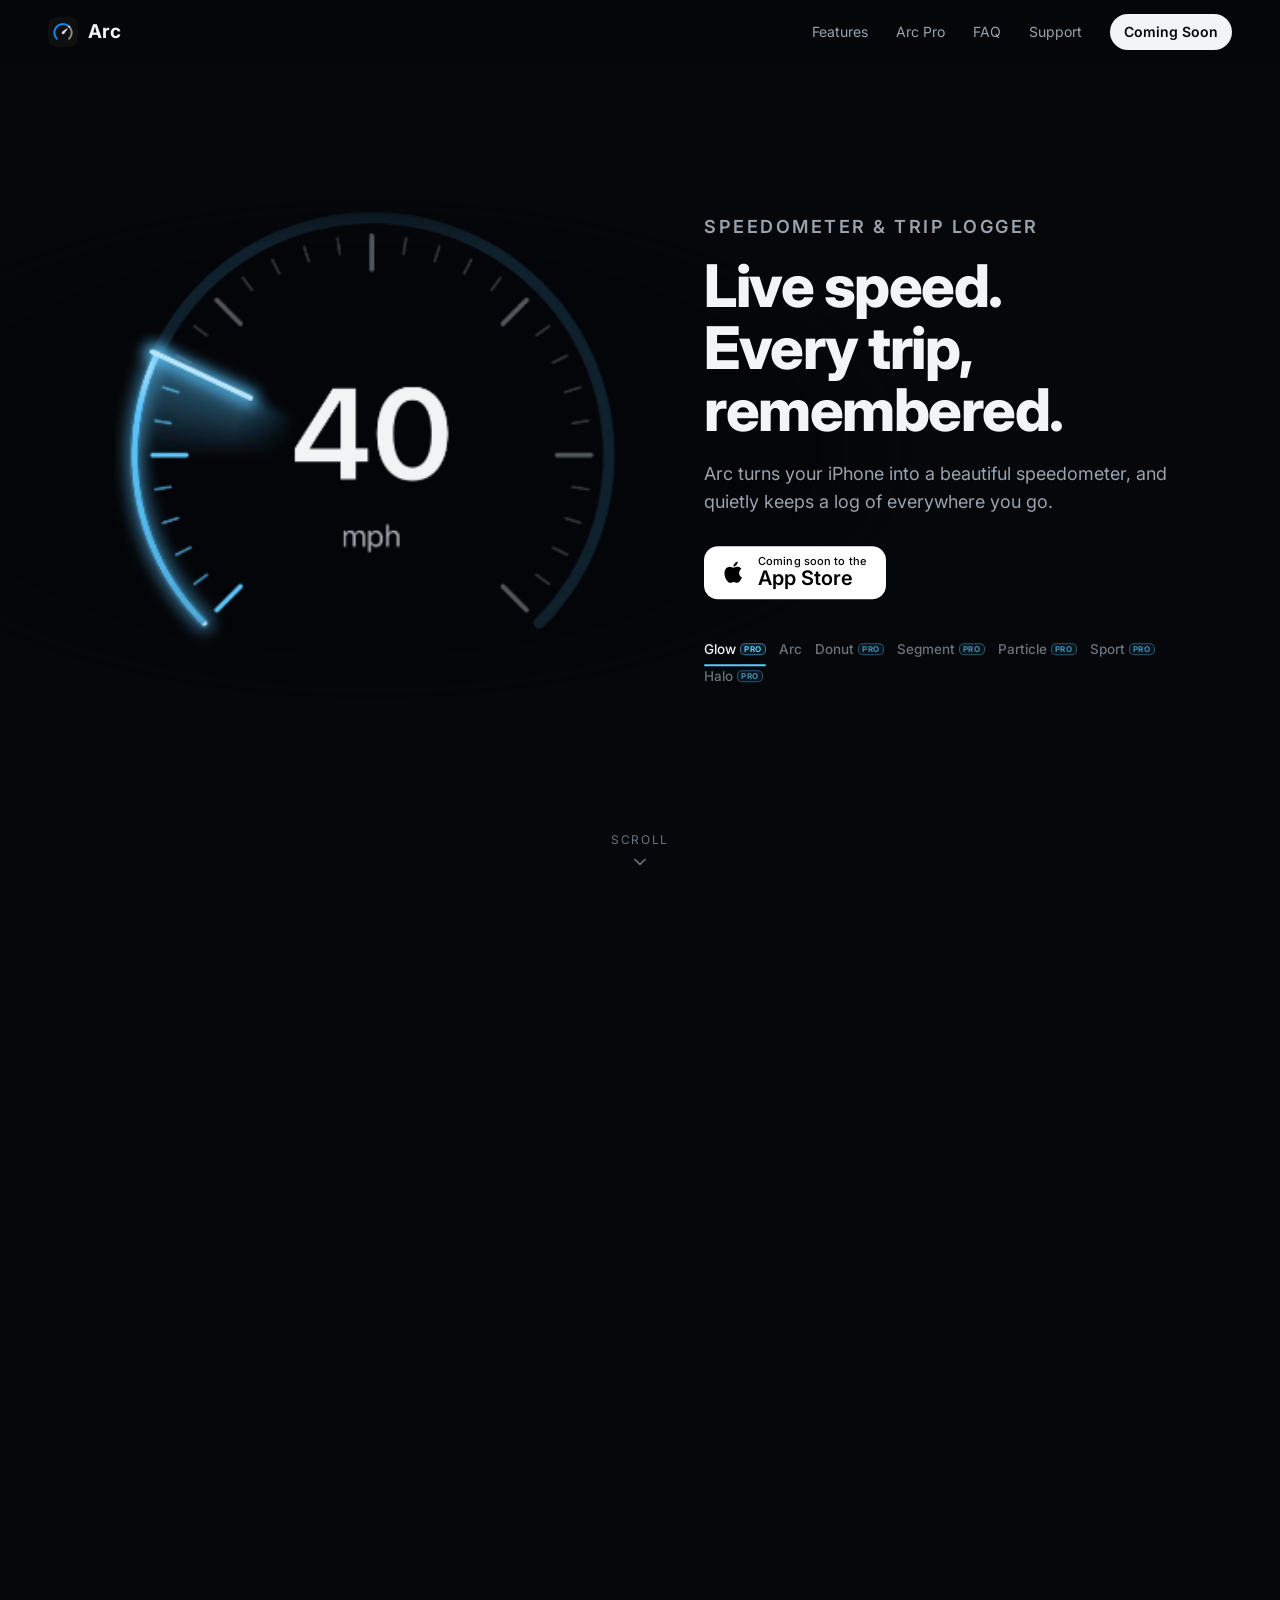
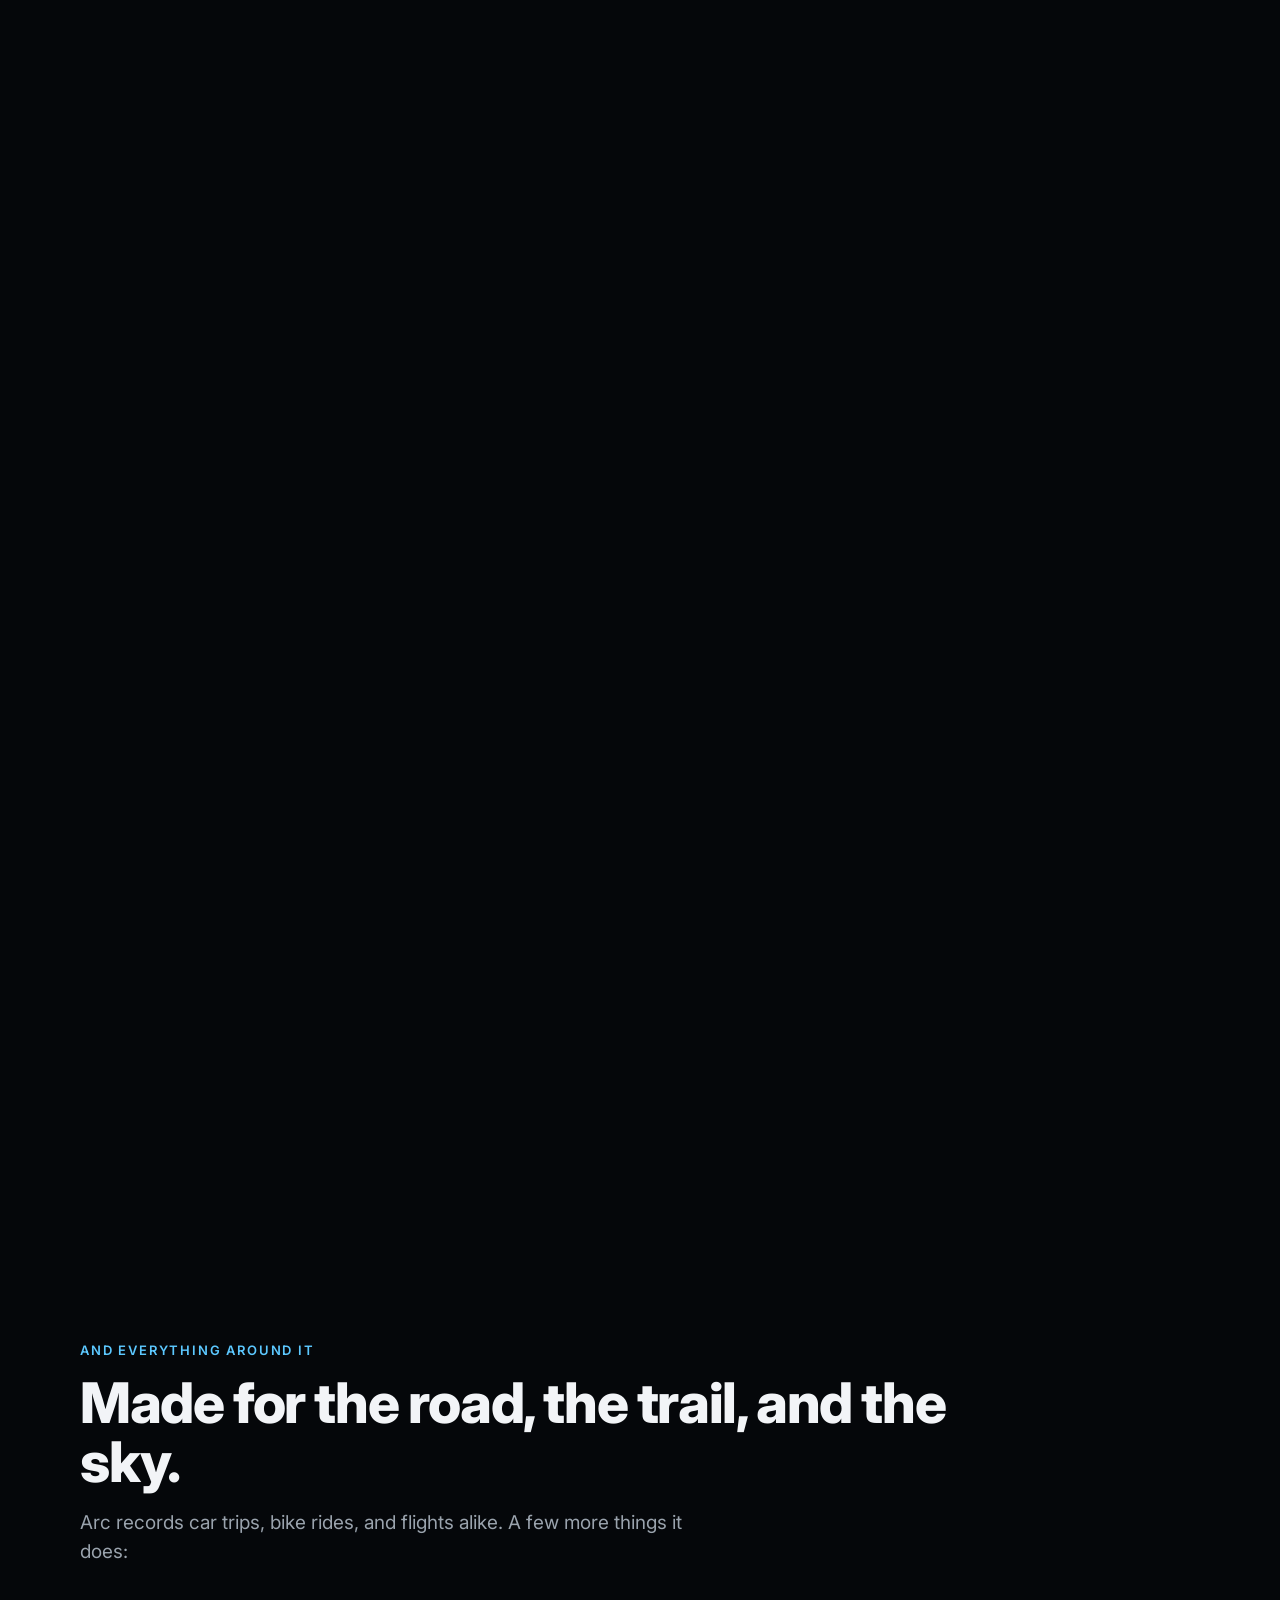
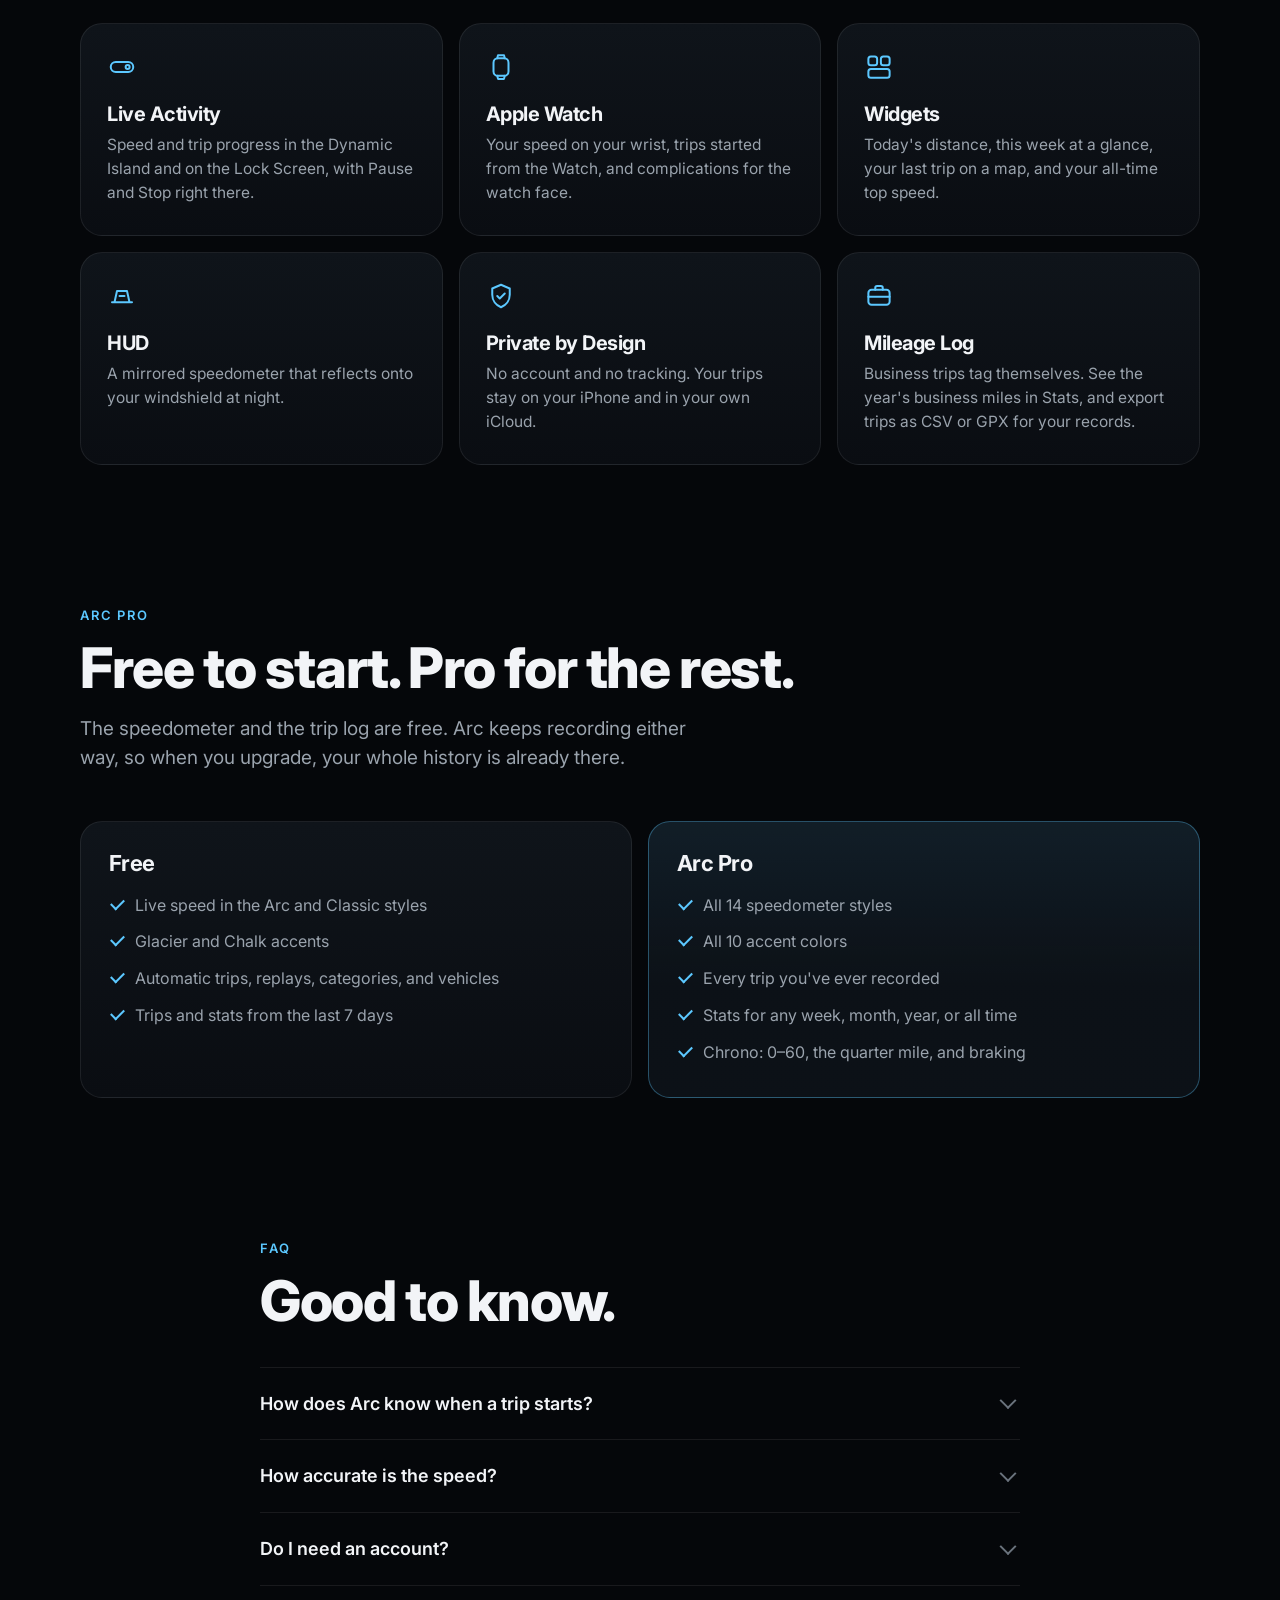
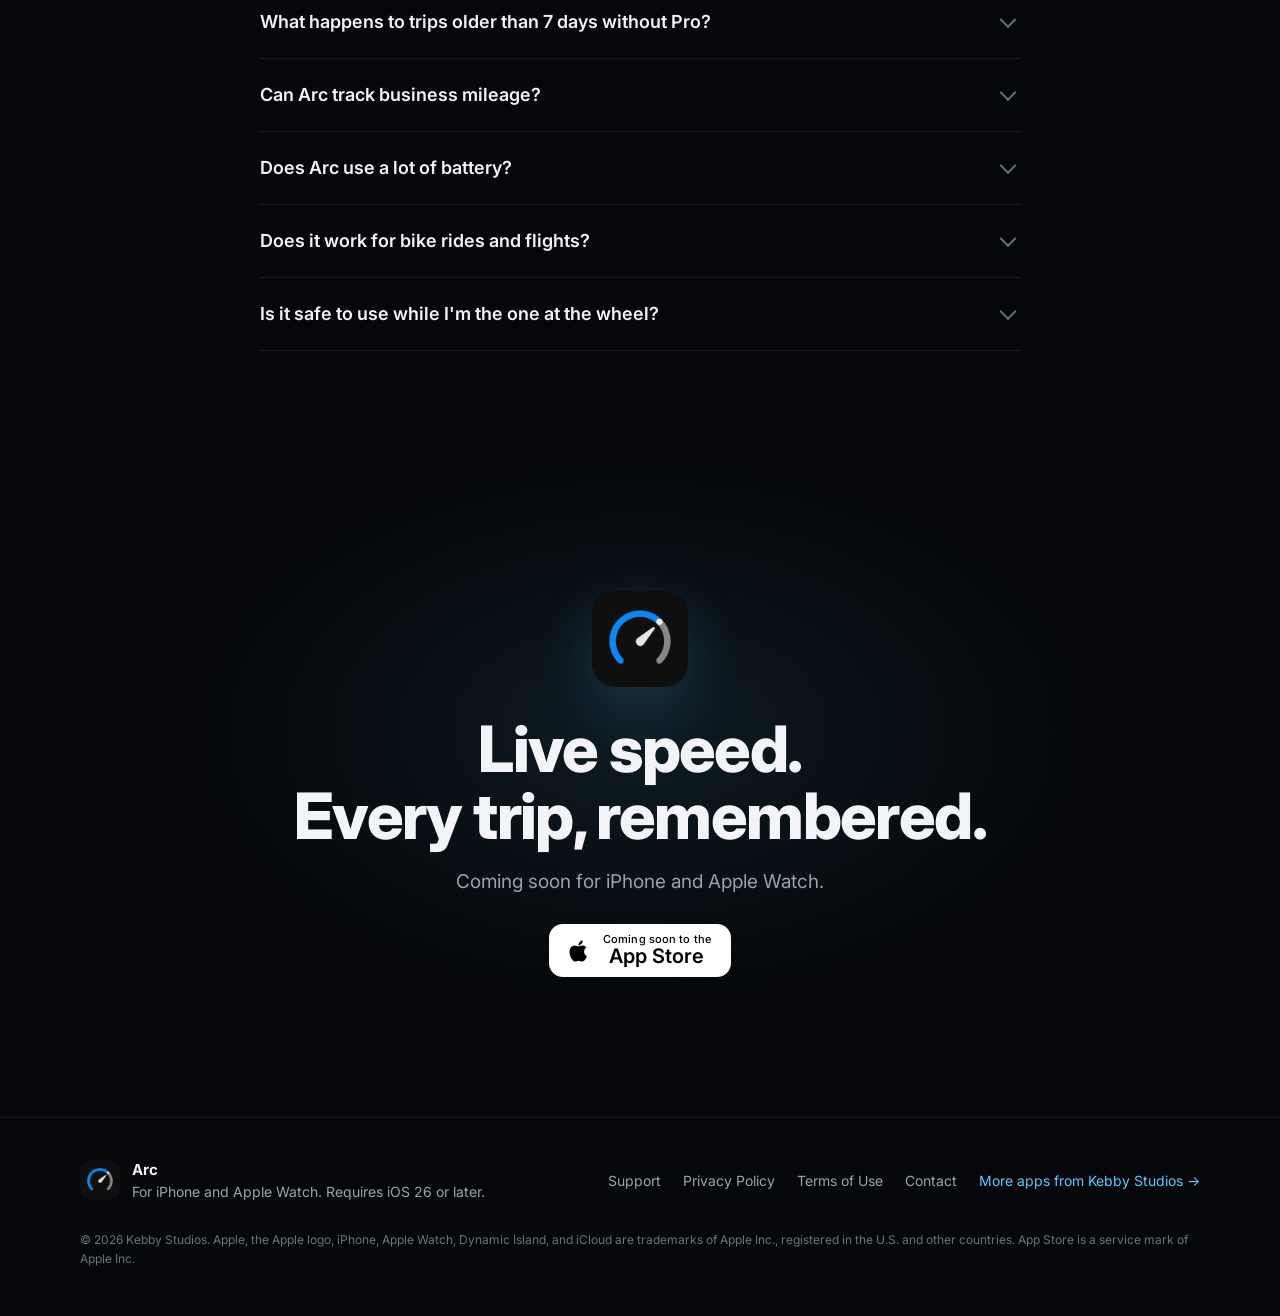
==== arc/index.html @ d0c35ad5 "Arc: Make It Your Own, Arc Pro, business mileage, instant digits Settings step crossfades Accent Col" ====
<!doctype html>
<html lang="en">
<head>
  <meta charset="utf-8">
  <meta name="viewport" content="width=device-width, initial-scale=1, viewport-fit=cover">
  <title>Arc: Speedometer &amp; Trip Logger for iPhone</title>
  <meta name="description" content="Arc is a speedometer and trip logger for iPhone. Live speed in fourteen speedometer styles, every trip recorded on its own, replays, stats, and Chrono.">
  <meta name="theme-color" content="#05070a">
  <meta property="og:title" content="Arc: Live speed. Every trip, remembered.">
  <meta property="og:description" content="A speedometer and trip logger for iPhone and Apple Watch.">
  <meta property="og:image" content="https://kebbystudios.com/arc/img/og.jpg">
  <meta property="og:url" content="https://kebbystudios.com/arc/">
  <meta name="twitter:card" content="summary_large_image">
  <link rel="icon" href="img/icon-64.png">
  <link rel="apple-touch-icon" href="img/icon-180.png">
  <link rel="preconnect" href="https://fonts.googleapis.com">
  <link rel="preconnect" href="https://fonts.gstatic.com" crossorigin>
  <link href="https://fonts.googleapis.com/css2?family=Inter:wght@400;500;600;700;800&display=swap" rel="stylesheet">
  <link rel="stylesheet" href="css/style.css">
</head>
<body>
  <header class="nav">
    <a class="brand" href="./" aria-label="Arc home">
      <img src="img/icon-180.png" alt="" width="30" height="30">
      <span>Arc</span>
    </a>
    <nav class="nav-links">
      <a href="#features">Features</a>
      <a href="#pro">Arc Pro</a>
      <a href="#faq">FAQ</a>
      <a href="support.html">Support</a>
      <a class="pill" href="#app-store" data-app-store>Coming Soon</a>
    </nav>
  </header>

  <main>
    <!-- Pinned scroll story: the speedometer, then the phone around it. -->
    <section class="story" id="story" aria-label="Arc tour">
      <div class="stage">
        <div class="stage-bg" aria-hidden="true">
          <div class="stage-light"></div>
        </div>

        <div class="panel panel-hero" data-panel="hero">
          <p class="eyebrow">Speedometer &amp; Trip Logger</p>
          <h1>Live speed.<br>Every trip, remembered.</h1>
          <p class="lede">Arc turns your iPhone into a beautiful speedometer, and quietly keeps a log of everywhere you go.</p>
          <div class="cta-row">
            <a class="store-btn" href="#app-store" data-app-store>
              <svg viewBox="0 0 24 24" aria-hidden="true"><path fill="currentColor" d="M16.4 12.6c0-2.3 1.9-3.4 2-3.5-1.1-1.6-2.8-1.8-3.4-1.8-1.4-.2-2.8.8-3.5.8-.7 0-1.9-.8-3.1-.8-1.6 0-3 .9-3.8 2.3-1.6 2.8-.4 7 1.2 9.2.8 1.1 1.7 2.3 2.9 2.3 1.2 0 1.6-.7 3-.7s1.8.7 3 .7c1.3 0 2.1-1.1 2.8-2.2.9-1.3 1.3-2.5 1.3-2.6-.1 0-2.4-.9-2.4-3.7zM14.2 5.8c.6-.8 1.1-1.8 1-2.8-.9 0-2 .6-2.7 1.4-.6.7-1.1 1.7-1 2.7 1 .1 2-.5 2.7-1.3z"/></svg>
              <span><small>Coming soon to the</small>App Store</span>
            </a>
          </div>
          <ol class="styles" aria-label="Speedometer styles shown">
            <li data-style="0">Glow<span class="pro">PRO</span></li><li data-style="1">Arc</li><li data-style="2">Donut<span class="pro">PRO</span></li><li data-style="3">Segment<span class="pro">PRO</span></li><li data-style="4">Particle<span class="pro">PRO</span></li><li data-style="5">Sport<span class="pro">PRO</span></li><li data-style="6">Halo<span class="pro">PRO</span></li>
          </ol>
        </div>

        <div class="panel panel-right" data-panel="focus">
          <p class="eyebrow">Focus</p>
          <h2>Nothing but&nbsp;speed.</h2>
          <p>Tap the speedometer and everything else steps aside. Turn your iPhone sideways and the gauge fills the screen.</p>
          <ul class="facts">
            <li><b>14</b><span>speedometer styles, from glowing needles to drifting particles</span></li>
            <li><b>mph · km/h</b><span>speed alerts with a tap you can feel</span></li>
          </ul>
        </div>

        <div class="panel panel-right" data-panel="speed">
          <p class="eyebrow">Speed</p>
          <h2>It records while you&nbsp;travel.</h2>
          <ul class="points">
            <li><b>Starts on its own.</b> Arc notices when you start moving, records the trip and saves it when you stop.</li>
            <li><b>Your trip, live.</b> Distance, time, average, and top speed update as you go.</li>
            <li><b>On the Lock Screen.</b> A Live Activity keeps your speed in the Dynamic Island.</li>
          </ul>
        </div>

        <div class="panel panel-right" data-panel="trips">
          <p class="eyebrow">Trips</p>
          <h2>Every trip, on the&nbsp;map.</h2>
          <ul class="points">
            <li><b>A log that keeps itself.</b> Each trip gets its route, places, speed, and elevation.</li>
            <li><b>Sorted for you.</b> Arc picks the vehicle from the Bluetooth it's connected to, and the category from earlier trips between the same places.</li>
            <li><b>Replay.</b> Watch any trip again with a camera that follows along, at up to 32×.</li>
          </ul>
          <p class="pro-note"><span class="pro">PRO</span><span>Trips older than 7 days. Arc saves them either way, so Pro opens your whole history.</span></p>
        </div>

        <div class="panel panel-right" data-panel="stats">
          <p class="eyebrow">Stats</p>
          <h2>Miles add&nbsp;up.</h2>
          <ul class="points">
            <li><b>Business mileage, tracked.</b> Work trips tag themselves as Business. Filter Stats to Business to see the year's miles.</li>
            <li><b>By week, month, and year.</b> Distance, time on the road, and trip counts, by category and vehicle.</li>
            <li><b>Personal records.</b> Your longest trip, your top speed, and your fastest Chrono runs.</li>
          </ul>
          <p class="pro-note"><span class="pro">PRO</span><span>Stats beyond the last 7 days. Every trip still counts, so nothing is lost before you upgrade.</span></p>
        </div>

        <div class="panel panel-right" data-panel="settings">
          <p class="eyebrow">Settings</p>
          <h2>Make it your&nbsp;own.</h2>
          <ol class="shots">
            <li data-shot="0"><b>Accent Color<span class="pro">PRO</span></b><span>Ten colors that carry through the gauge, charts, and map. Glacier and Chalk are free.</span></li>
            <li data-shot="1"><b>Speedometer Style<span class="pro">PRO</span></b><span>Fourteen styles, from glowing needles to drifting particles. Arc and Classic are free.</span></li>
            <li data-shot="2"><b>Trip Categories</b><span>Personal, Business, Commute, Travel, or your own. Turn on Assign Automatically, and trips between familiar places sort themselves.</span></li>
            <li data-shot="3"><b>Vehicles</b><span>Your car, a rental, and your bike. Link a car's Bluetooth, and every trip taken while it's connected gets that vehicle.</span></li>
          </ol>
        </div>

        <div class="panel panel-right" data-panel="chrono">
          <p class="eyebrow">Chrono <span class="pro">PRO</span></p>
          <h2>For the track&nbsp;day.</h2>
          <p>Time 0–60, 0–100, the quarter mile, and 60–0 braking, straight from GPS. Every run is saved with its trip.</p>
          <p class="disclaimer"><b>For closed-course use only.</b> Obey all traffic laws and never time runs on public roads. Times come from GPS and may differ from other timing equipment.</p>
        </div>

        <div class="device" aria-hidden="true">
          <div class="screen">
            <video class="layer layer-land" data-layer="land" src="media/hero.mp4" poster="media/hero.jpg" muted loop playsinline autoplay preload="auto"></video>
            <video class="layer" data-layer="speed" src="media/speed.mp4" poster="media/speed.jpg" muted loop playsinline preload="none"></video>
            <video class="layer" data-layer="trips" src="media/trips.mp4" poster="media/trips.jpg" muted loop playsinline preload="none"></video>
            <video class="layer" data-layer="stats" src="media/stats.mp4" poster="media/stats.jpg" muted loop playsinline preload="none"></video>
            <div class="layer layer-shots" data-layer="settings">
              <img src="media/set-accent.webp" alt="" class="on" decoding="async">
              <img src="media/set-style.webp" alt="" loading="lazy" decoding="async">
              <img src="media/set-categories.webp" alt="" loading="lazy" decoding="async">
              <img src="media/set-vehicles.webp" alt="" loading="lazy" decoding="async">
            </div>
            <video class="layer" data-layer="chrono" src="media/chrono.mp4" poster="media/chrono.jpg" muted loop playsinline preload="none"></video>
          </div>
          <svg class="frame" viewBox="-16 0 1456 2972" preserveAspectRatio="none">
            <defs>
              <linearGradient id="ti" x1="0" y1="0" x2="1" y2="1">
                <stop offset="0" stop-color="#5b6068"/>
                <stop offset=".35" stop-color="#2a2d33"/>
                <stop offset=".6" stop-color="#3b3f46"/>
                <stop offset="1" stop-color="#1c1e22"/>
              </linearGradient>
              <linearGradient id="btn" x1="0" y1="0" x2="1" y2="0">
                <stop offset="0" stop-color="#2a2d32"/>
                <stop offset=".5" stop-color="#5a5f67"/>
                <stop offset="1" stop-color="#2a2d32"/>
              </linearGradient>
            </defs>
            <!-- Buttons: Action, volume up/down (left); side button, Camera Control (right). -->
            <rect x="-12" y="560" width="20" height="150" rx="8" fill="url(#btn)"/>
            <rect x="-12" y="800" width="20" height="240" rx="8" fill="url(#btn)"/>
            <rect x="-12" y="1090" width="20" height="240" rx="8" fill="url(#btn)"/>
            <rect x="1416" y="900" width="20" height="360" rx="8" fill="url(#btn)"/>
            <rect x="1418" y="1720" width="14" height="250" rx="7" fill="#24272c"/>
            <!-- Body with the screen cut out. -->
            <path fill-rule="evenodd" fill="#07080a" d="M236 0H1188A236 236 0 0 1 1424 236V2736A236 236 0 0 1 1188 2972H236A236 236 0 0 1 0 2736V236A236 236 0 0 1 236 0ZM238 52A186 186 0 0 0 52 238V2734A186 186 0 0 0 238 2920H1186A186 186 0 0 0 1372 2734V238A186 186 0 0 0 1186 52Z"/>
            <rect x="5" y="5" width="1414" height="2962" rx="231" fill="none" stroke="url(#ti)" stroke-width="10"/>
            <rect x="15" y="15" width="1394" height="2942" rx="221" fill="none" stroke="#000" stroke-opacity=".6" stroke-width="4"/>
          </svg>
        </div>

        <a class="scroll-hint" href="#features" aria-label="Scroll down">
          <span>Scroll</span>
          <svg viewBox="0 0 24 24" aria-hidden="true"><path d="M6 9l6 6 6-6" fill="none" stroke="currentColor" stroke-width="2" stroke-linecap="round" stroke-linejoin="round"/></svg>
        </a>
      </div>
    </section>

    <section class="features" id="features">
      <div class="wrap">
        <p class="eyebrow">And Everything Around It</p>
        <h2 class="section-title">Made for the road, the trail, and the sky.</h2>
        <p class="section-lede">Arc records car trips, bike rides, and flights alike. A few more things it does:</p>
        <div class="grid">
          <article class="card">
            <svg viewBox="0 0 24 24" aria-hidden="true"><rect x="3" y="8" width="18" height="8" rx="4"/><circle cx="16.5" cy="12" r="1.6"/></svg>
            <h3>Live Activity</h3>
            <p>Speed and trip progress in the Dynamic Island and on the Lock Screen, with Pause and Stop right there.</p>
          </article>
          <article class="card">
            <svg viewBox="0 0 24 24" aria-hidden="true"><rect x="6" y="5" width="12" height="14" rx="3.5"/><path d="M9 5l.6-2.5h4.8L15 5M9 19l.6 2.5h4.8L15 19"/></svg>
            <h3>Apple Watch</h3>
            <p>Your speed on your wrist, trips started from the Watch, and complications for the watch face.</p>
          </article>
          <article class="card">
            <svg viewBox="0 0 24 24" aria-hidden="true"><rect x="3.5" y="3.5" width="7" height="7" rx="2"/><rect x="13.5" y="3.5" width="7" height="7" rx="2"/><rect x="3.5" y="13.5" width="17" height="7" rx="2"/></svg>
            <h3>Widgets</h3>
            <p>Today's distance, this week at a glance, your last trip on a map, and your all-time top speed.</p>
          </article>
          <article class="card">
            <svg viewBox="0 0 24 24" aria-hidden="true"><path d="M4 17h16M6 17l2-9h8l2 9"/><path d="M10 12h4"/></svg>
            <h3>HUD</h3>
            <p>A mirrored speedometer that reflects onto your windshield at night.</p>
          </article>
          <article class="card">
            <svg viewBox="0 0 24 24" aria-hidden="true"><path d="M12 3l7 3v5c0 4.5-3 8.3-7 10-4-1.7-7-5.5-7-10V6l7-3z"/><path d="M9 12l2 2 4-4"/></svg>
            <h3>Private by Design</h3>
            <p>No account and no tracking. Your trips stay on your iPhone and in your own iCloud.</p>
          </article>
          <article class="card">
            <svg viewBox="0 0 24 24" aria-hidden="true"><rect x="3.5" y="7" width="17" height="12" rx="2.5"/><path d="M9 7V5.5A1.5 1.5 0 0 1 10.5 4h3A1.5 1.5 0 0 1 15 5.5V7M3.5 12.5h17"/></svg>
            <h3>Mileage Log</h3>
            <p>Business trips tag themselves. See the year's business miles in Stats, and export trips as CSV or GPX for your records.</p>
          </article>
        </div>
      </div>
    </section>

    <section class="pro-section" id="pro">
      <div class="wrap">
        <p class="eyebrow">Arc Pro</p>
        <h2 class="section-title">Free to start. Pro for the&nbsp;rest.</h2>
        <p class="section-lede">The speedometer and the trip log are free. Arc keeps recording either way, so when you upgrade, your whole history is already there.</p>
        <div class="tiers">
          <div class="tier">
            <h3>Free</h3>
            <ul>
              <li>Live speed in the Arc and Classic styles</li>
              <li>Glacier and Chalk accents</li>
              <li>Automatic trips, replays, categories, and vehicles</li>
              <li>Trips and stats from the last 7 days</li>
            </ul>
          </div>
          <div class="tier tier-pro">
            <h3>Arc Pro</h3>
            <ul>
              <li>All 14 speedometer styles</li>
              <li>All 10 accent colors</li>
              <li>Every trip you've ever recorded</li>
              <li>Stats for any week, month, year, or all time</li>
              <li>Chrono: 0–60, the quarter mile, and braking</li>
            </ul>
          </div>
        </div>
      </div>
    </section>

    <section class="faq" id="faq">
      <div class="wrap narrow">
        <p class="eyebrow">FAQ</p>
        <h2 class="section-title">Good to know.</h2>
        <details>
          <summary>How does Arc know when a trip starts?</summary>
          <p>With Location set to Always and Motion &amp; Fitness on, Arc notices when you start moving and records the trip on its own, then saves it when you stop. You can also start and stop trips yourself from the Speed tab, the Live Activity, the Watch, or Shortcuts.</p>
        </details>
        <details>
          <summary>How accurate is the speed?</summary>
          <p>Arc reads your speed from GPS, which is very accurate under open sky. Car speedometers often read a little high, so Arc may show a slightly lower number. Tunnels, tall buildings, and a weak signal make any GPS less accurate, and Arc tells you when the signal is weak.</p>
        </details>
        <details>
          <summary>Do I need an account?</summary>
          <p>No. There's no sign-up. Your trips are stored on your iPhone and, if you use iCloud, synced through your own private iCloud account.</p>
        </details>
        <details>
          <summary>What happens to trips older than 7 days without Pro?</summary>
          <p>They're kept. Arc records and saves every trip whether or not you have Arc Pro. Without it, Trips and Stats show the last 7 days; upgrading opens everything, including trips from before you upgraded.</p>
        </details>
        <details>
          <summary>Can Arc track business mileage?</summary>
          <p>Yes. Tag a trip as Business once, and turn on Assign Automatically for Business in Settings › Trips › Trip Categories. New trips between the same places are tagged Business on their own. Stats can then show only Business trips for any period, and you can export trips as CSV.</p>
        </details>
        <details>
          <summary>Does Arc use a lot of battery?</summary>
          <p>GPS uses power whenever it's on. Arc keeps location use light between trips, and Settings lets you choose how automatic recording should be.</p>
        </details>
        <details>
          <summary>Does it work for bike rides and flights?</summary>
          <p>Yes. Arc records any trip: car, bike, train, or plane. Add your own categories and vehicles to keep them apart.</p>
        </details>
        <details>
          <summary>Is it safe to use while I'm the one at the wheel?</summary>
          <p>Set Arc up before you leave, and keep your eyes on the road. Arc works on its own, so there's nothing to tap while you're moving. Follow local laws about phone use and mounting.</p>
        </details>
      </div>
    </section>

    <section class="closing">
      <div class="wrap">
        <img src="img/icon-512.png" alt="" width="96" height="96" class="closing-icon">
        <h2>Live speed.<br>Every trip, remembered.</h2>
        <p>Coming soon for iPhone and Apple Watch.</p>
        <a class="store-btn" href="#app-store" data-app-store>
          <svg viewBox="0 0 24 24" aria-hidden="true"><path fill="currentColor" d="M16.4 12.6c0-2.3 1.9-3.4 2-3.5-1.1-1.6-2.8-1.8-3.4-1.8-1.4-.2-2.8.8-3.5.8-.7 0-1.9-.8-3.1-.8-1.6 0-3 .9-3.8 2.3-1.6 2.8-.4 7 1.2 9.2.8 1.1 1.7 2.3 2.9 2.3 1.2 0 1.6-.7 3-.7s1.8.7 3 .7c1.3 0 2.1-1.1 2.8-2.2.9-1.3 1.3-2.5 1.3-2.6-.1 0-2.4-.9-2.4-3.7zM14.2 5.8c.6-.8 1.1-1.8 1-2.8-.9 0-2 .6-2.7 1.4-.6.7-1.1 1.7-1 2.7 1 .1 2-.5 2.7-1.3z"/></svg>
          <span><small>Coming soon to the</small>App Store</span>
        </a>
      </div>
    </section>
  </main>

  <footer class="footer">
    <div class="wrap footer-inner">
      <div class="footer-brand">
        <img src="img/icon-180.png" alt="" width="40" height="40">
        <div>
          <strong>Arc</strong>
          <span>For iPhone and Apple Watch. Requires iOS 26 or later.</span>
        </div>
      </div>
      <nav class="footer-links" aria-label="Footer">
        <a href="support.html">Support</a>
        <a href="privacy.html">Privacy Policy</a>
        <a href="terms.html">Terms of Use</a>
        <a href="mailto:kebbystudios@gmail.com">Contact</a>
        <a class="more" href="../">More apps from Kebby Studios &rarr;</a>
      </nav>
    </div>
    <div class="wrap legal">
      <p>&copy; 2026 Kebby Studios. Apple, the Apple logo, iPhone, Apple Watch, Dynamic Island, and iCloud are trademarks of Apple Inc., registered in the U.S. and other countries. App Store is a service mark of Apple Inc.</p>
    </div>
  </footer>

  <script src="js/main.js"></script>
</body>
</html>
---- arc/css/style.css ----
/* Arc — kebbystudios.com/arc
   Dark, moody, one accent (Glacier). The screen background in the clips is
   #05070a (SpeedBackground, dark), so the page uses the same black. */
:root {
  --bg: #05070a;
  --bg-raised: #0c1015;
  --line: rgba(255, 255, 255, .08);
  --text: #f2f4f7;
  --text-2: #9aa3ad;
  --text-3: #6a737d;
  --accent: #5cc8ff;
  --accent-deep: #0071c7;
  --font: -apple-system, BlinkMacSystemFont, "SF Pro Display", "Inter", "Segoe UI", system-ui, sans-serif;
  --nav-h: 64px;
  color-scheme: dark;
}

* { box-sizing: border-box; }
html { -webkit-text-size-adjust: 100%; scroll-behavior: smooth; }
body {
  margin: 0;
  background: var(--bg);
  color: var(--text);
  font: 400 17px/1.55 var(--font);
  -webkit-font-smoothing: antialiased;
  overflow-x: hidden;
}
a { color: inherit; text-decoration: none; }
img, svg, video { display: block; }
h1, h2, h3 { margin: 0; letter-spacing: -.025em; line-height: 1.05; }
p { margin: 0; }

.eyebrow {
  font-size: 13px;
  font-weight: 600;
  letter-spacing: .14em;
  text-transform: uppercase;
  color: var(--accent);
  margin-bottom: 14px;
}

/* ---------- Nav ---------- */
.nav {
  position: fixed;
  inset: 0 0 auto 0;
  height: var(--nav-h);
  z-index: 50;
  display: flex;
  align-items: center;
  justify-content: space-between;
  padding: 0 max(20px, env(safe-area-inset-left)) 0 max(20px, env(safe-area-inset-left));
  padding-inline: clamp(16px, 4vw, 48px);
  background: linear-gradient(to bottom, rgba(5, 7, 10, .85), rgba(5, 7, 10, 0));
  transition: background .3s;
}
.nav.solid {
  background: rgba(5, 7, 10, .72);
  backdrop-filter: saturate(160%) blur(18px);
  -webkit-backdrop-filter: saturate(160%) blur(18px);
  border-bottom: 1px solid var(--line);
}
.brand { display: flex; align-items: center; gap: 10px; font-weight: 700; font-size: 19px; letter-spacing: -.01em; }
.brand img { border-radius: 7px; }
.nav-links { display: flex; align-items: center; gap: 28px; font-size: 14px; color: var(--text-2); }
.nav-links a:hover { color: var(--text); }
.pill {
  color: var(--bg) !important;
  background: var(--text);
  padding: 7px 14px;
  border-radius: 999px;
  font-weight: 600;
}
@media (max-width: 640px) {
  .nav-links a:not(.pill) { display: none; }
}

/* ---------- Story (pinned) ---------- */
.story { position: relative; height: 1200vh; }
.stage {
  position: sticky;
  top: 0;
  height: 100vh;
  height: 100svh;
  overflow: hidden;
}
.stage-bg { position: absolute; inset: 0; background: var(--bg); }
.stage-light {
  position: absolute;
  inset: 0;
  opacity: 0;
  background:
    radial-gradient(60% 70% at var(--lx, 30%) 50%, #232a33 0%, #141920 45%, rgba(5, 7, 10, 0) 100%),
    linear-gradient(180deg, #0d1116, #0a0d11);
  will-change: opacity;
}

/* The phone. Sizes come from main.js: --dw/--dh (body), --sw/--sh (screen). */
.device {
  position: absolute;
  left: 50%;
  top: 50%;
  width: var(--dw);
  height: var(--dh);
  margin-left: calc(var(--dw) / -2);
  margin-top: calc(var(--dh) / -2);
  z-index: 3;
  will-change: transform;
  transform-origin: 50% 50%;
}
.screen {
  position: absolute;
  /* Bezel is 52 of 1424 × 2972 units; bleed 1 unit under the frame. */
  left: calc(51 / 1424 * 100%);
  top: calc(51 / 2972 * 100%);
  width: calc(1322 / 1424 * 100%);
  height: calc(2870 / 2972 * 100%);
  border-radius: calc(var(--sw) * .142);
  overflow: hidden;
  background: var(--bg);
  isolation: isolate;
  /* Hero: the screen's edges fade into the page (main.js lifts this as the
     phone appears), so no rectangle shows around the speedometer. */
  -webkit-mask-image: radial-gradient(ellipse 50% 50% at 50% 50%, #000 var(--m0, 400%), transparent var(--m1, 420%));
  mask-image: radial-gradient(ellipse 50% 50% at 50% 50%, #000 var(--m0, 400%), transparent var(--m1, 420%));
}
.layer {
  position: absolute;
  left: 0;
  top: 0;
  width: 100%;
  height: 100%;
  object-fit: cover;
  opacity: 0;
  background: var(--bg);
}
/* Settings: screenshots that crossfade (main.js picks the one shown). */
.layer-shots img {
  position: absolute;
  inset: 0;
  width: 100%;
  height: 100%;
  object-fit: cover;
  opacity: 0;
  transition: opacity .6s ease;
}
.layer-shots img.on { opacity: 1; }
.layer-land {
  /* The Focus clip, recorded in the phone's portrait frame; it looks
     right while the whole phone is turned to landscape. */
  opacity: 1;
}
.frame {
  position: absolute;
  left: calc(-16 / 1424 * 100%);
  top: 0;
  width: calc(1456 / 1424 * 100%);
  height: 100%;
  pointer-events: none;
  opacity: 0;
  overflow: visible;
  filter: drop-shadow(0 40px 80px rgba(0, 0, 0, .55));
}

/* Text panels */
.panel {
  position: absolute;
  top: 50%;
  z-index: 2;
  width: min(440px, 36vw);
  opacity: 0;
  transform: translateY(-50%);
  will-change: opacity, transform;
}
.panel-hero { left: 55%; width: min(560px, 40vw); z-index: 5; opacity: 1; }
.panel-right { left: 57%; }
.panel h1 { font-size: clamp(40px, 4.6vw, 72px); font-weight: 800; }
.panel h2 { font-size: clamp(34px, 3.6vw, 56px); font-weight: 800; margin-bottom: 18px; }
.panel p { color: var(--text-2); font-size: 18px; }
.lede { margin-top: 20px; max-width: 30em; }
.cta-row { margin-top: 30px; }

.store-btn {
  display: inline-flex;
  align-items: center;
  gap: 10px;
  padding: 10px 20px 10px 16px;
  border-radius: 14px;
  background: #fff;
  color: #000;
  font-weight: 600;
  font-size: 20px;
  line-height: 1.05;
  transition: transform .2s;
}
.store-btn:hover { transform: translateY(-1px); }
.store-btn svg { width: 28px; height: 28px; }
.store-btn small { display: block; font-size: 11px; font-weight: 500; letter-spacing: .01em; }

.styles {
  list-style: none;
  padding: 0;
  margin: 40px 0 0;
  display: flex;
  flex-wrap: wrap;
  gap: 6px 13px;
  font-size: 13.5px;
  font-weight: 500;
  color: var(--text-3);
}
.styles li { position: relative; transition: color .35s; }
.styles li::after {
  content: "";
  position: absolute;
  left: 0;
  right: 0;
  bottom: -6px;
  height: 2px;
  border-radius: 2px;
  background: var(--accent);
  transform: scaleX(0);
  transform-origin: left;
  transition: transform .35s;
}
.styles li.on { color: var(--text); }
.styles li.on::after { transform: scaleX(1); }

/* Arc Pro: a small accent box beside what it unlocks. */
.pro {
  display: inline-block;
  margin-left: 6px;
  padding: 2px 5px 1px;
  border: 1px solid rgba(92, 200, 255, .55);
  border-radius: 5px;
  background: rgba(92, 200, 255, .1);
  color: var(--accent);
  font-size: 9.5px;
  font-weight: 700;
  letter-spacing: .08em;
  line-height: 1.2;
  vertical-align: 2px;
  text-transform: uppercase;
}
.eyebrow .pro { margin-left: 8px; vertical-align: 1px; }
.styles .pro { margin-left: 4px; font-size: 8px; padding: 1px 3px 0; vertical-align: 2px; opacity: .7; transition: opacity .35s; }
.styles li.on .pro { opacity: 1; }
.pro-note {
  margin-top: 22px;
  display: flex;
  align-items: baseline;
  gap: 10px;
  font-size: 14.5px !important;
  color: var(--text-3) !important;
}
.pro-note .pro { margin-left: 0; flex: none; }

/* Settings steps: the one on screen is lit; click to show another. */
.shots { list-style: none; margin: 0; padding: 0; display: grid; gap: 6px; }
.shots li {
  display: grid;
  gap: 2px;
  padding: 12px 16px;
  border-radius: 14px;
  border: 1px solid transparent;
  cursor: pointer;
  transition: background .35s, border-color .35s;
}
.shots b { color: var(--text-3); font-weight: 600; font-size: 17px; transition: color .35s; }
.shots span { color: var(--text-3); font-size: 15px; line-height: 1.45; transition: color .35s; }
.shots li.on { background: rgba(255, 255, 255, .04); border-color: var(--line); }
.shots li.on b { color: var(--text); }
.shots li.on span { color: var(--text-2); }

.points { list-style: none; margin: 0; padding: 0; display: grid; gap: 18px; }
.points li { color: var(--text-2); font-size: 17px; padding-left: 18px; position: relative; }
.points li::before {
  content: "";
  position: absolute;
  left: 0;
  top: .62em;
  width: 6px;
  height: 6px;
  border-radius: 50%;
  background: var(--accent);
  box-shadow: 0 0 12px var(--accent);
}
.points b { color: var(--text); font-weight: 600; }

.facts { list-style: none; margin: 28px 0 0; padding: 0; display: grid; gap: 16px; }
.facts li { display: grid; gap: 2px; }
.facts b { font-size: 26px; font-weight: 700; color: var(--accent); letter-spacing: -.02em; }
.facts span { color: var(--text-2); font-size: 15px; }

.disclaimer {
  margin-top: 22px;
  padding: 14px 16px;
  border: 1px solid rgba(255, 159, 10, .3);
  background: rgba(255, 159, 10, .06);
  border-radius: 12px;
  font-size: 14px !important;
  line-height: 1.5;
}
.disclaimer b { color: #ffb340; }

.scroll-hint {
  position: absolute;
  left: 50%;
  bottom: 28px;
  z-index: 6;
  transform: translateX(-50%);
  display: grid;
  justify-items: center;
  gap: 2px;
  font-size: 12px;
  letter-spacing: .14em;
  text-transform: uppercase;
  color: var(--text-3);
  transition: opacity .3s;
}
.scroll-hint svg { width: 20px; height: 20px; animation: nudge 1.8s ease-in-out infinite; }
@keyframes nudge { 50% { transform: translateY(5px); } }

/* Phones and tall windows: phone on top, text underneath, no sideways swipe. */
.compact .panel,
.compact .panel-hero,
.compact .panel-right {
  left: 20px;
  right: 20px;
  width: auto;
  top: auto;
  bottom: max(24px, env(safe-area-inset-bottom));
  transform: none;
  text-align: center;
}
.compact .panel h1 { font-size: clamp(30px, 8.4vw, 44px); }
.compact .panel h2 { font-size: clamp(26px, 7.4vw, 38px); margin-bottom: 10px; }
.compact .panel p, .compact .points li { font-size: 15px; }
.compact .lede { margin: 12px auto 0; }
.compact .cta-row { margin-top: 18px; }
.compact .styles { justify-content: center; margin-top: 22px; gap: 4px 12px; font-size: 13px; }
.compact .points { gap: 8px; text-align: left; max-width: 26em; margin: 0 auto; }
.compact .points li:nth-child(3) { display: none; }
.compact .facts { display: none; }
.compact .pro-note { justify-content: center; margin-top: 10px; font-size: 12.5px !important; text-align: left; }
.compact .shots li:not(.on) { display: none; }
.compact .shots li { padding: 8px 12px; text-align: left; max-width: 26em; margin: 0 auto; }
.compact .shots b { font-size: 15px; }
.compact .shots span { font-size: 13.5px; }
.compact .disclaimer { margin-top: 12px; text-align: left; font-size: 12.5px !important; }
.compact .eyebrow { margin-bottom: 6px; font-size: 11px; }
.compact .scroll-hint { display: none; }

/* ---------- Sections ---------- */
.wrap { width: min(1120px, 100% - 40px); margin: 0 auto; }
.wrap.narrow { width: min(760px, 100% - 40px); }
.section-title { font-size: clamp(32px, 4.4vw, 56px); font-weight: 800; max-width: 16em; }
.section-lede { margin-top: 16px; color: var(--text-2); font-size: 19px; max-width: 34em; }

.features { padding: 140px 0 100px; position: relative; z-index: 1; background: var(--bg); }
.grid {
  margin-top: 56px;
  display: grid;
  grid-template-columns: repeat(3, 1fr);
  gap: 16px;
}
@media (max-width: 900px) { .grid { grid-template-columns: repeat(2, 1fr); } }
@media (max-width: 560px) { .grid { grid-template-columns: 1fr; } }
.card {
  padding: 28px 26px 30px;
  border-radius: 22px;
  background: linear-gradient(180deg, #0f141a, #0a0d12);
  border: 1px solid var(--line);
}
.card svg {
  width: 30px;
  height: 30px;
  fill: none;
  stroke: var(--accent);
  stroke-width: 1.6;
  stroke-linecap: round;
  stroke-linejoin: round;
  margin-bottom: 22px;
}
.card h3 { font-size: 20px; margin-bottom: 8px; }
.card p { color: var(--text-2); font-size: 15.5px; }

.pro-section { padding: 40px 0 60px; }
.features, .pro-section, .faq { scroll-margin-top: calc(var(--nav-h) - 20px); }
.tiers {
  margin-top: 48px;
  display: grid;
  grid-template-columns: 1fr 1fr;
  gap: 16px;
}
@media (max-width: 760px) { .tiers { grid-template-columns: 1fr; } }
.tier {
  padding: 30px 28px 32px;
  border-radius: 22px;
  background: linear-gradient(180deg, #0f141a, #0a0d12);
  border: 1px solid var(--line);
}
.tier-pro {
  border-color: rgba(92, 200, 255, .35);
  background: linear-gradient(180deg, rgba(92, 200, 255, .09), rgba(92, 200, 255, .02) 60%), #0a0d12;
}
.tier h3 { font-size: 22px; margin-bottom: 18px; display: flex; align-items: center; }
.tier ul { list-style: none; margin: 0; padding: 0; display: grid; gap: 12px; }
.tier li { color: var(--text-2); font-size: 16px; padding-left: 26px; position: relative; }
.tier li::before {
  content: "";
  position: absolute;
  left: 2px;
  top: .38em;
  width: 11px;
  height: 6px;
  border-left: 2px solid var(--accent);
  border-bottom: 2px solid var(--accent);
  transform: rotate(-45deg);
}

.faq { padding: 80px 0 120px; }
.faq .section-title { margin-bottom: 36px; }
details { border-top: 1px solid var(--line); }
details:last-of-type { border-bottom: 1px solid var(--line); }
summary {
  list-style: none;
  cursor: pointer;
  padding: 22px 40px 22px 0;
  font-size: 18px;
  font-weight: 600;
  position: relative;
}
summary::-webkit-details-marker { display: none; }
summary::after {
  content: "";
  position: absolute;
  right: 6px;
  top: 50%;
  width: 10px;
  height: 10px;
  border-right: 2px solid var(--text-3);
  border-bottom: 2px solid var(--text-3);
  transform: translateY(-70%) rotate(45deg);
  transition: transform .25s;
}
details[open] summary::after { transform: translateY(-30%) rotate(-135deg); }
details p { color: var(--text-2); padding: 0 0 24px; max-width: 40em; }

.closing {
  padding: 120px 0 140px;
  text-align: center;
  background: radial-gradient(50% 60% at 50% 40%, rgba(92, 200, 255, .1), rgba(5, 7, 10, 0) 70%);
}
.closing .wrap { display: grid; justify-items: center; gap: 18px; }
.closing-icon { border-radius: 22px; box-shadow: 0 20px 60px rgba(92, 200, 255, .18); }
.closing h2 { font-size: clamp(36px, 5vw, 64px); font-weight: 800; margin-top: 10px; }
.closing p { color: var(--text-2); font-size: 19px; margin-bottom: 10px; }

.footer { border-top: 1px solid var(--line); padding: 40px 0 48px; font-size: 14px; color: var(--text-2); }
.footer-inner { display: flex; justify-content: space-between; align-items: center; gap: 24px; flex-wrap: wrap; }
.footer-brand { display: flex; gap: 12px; align-items: center; }
.footer-brand img { border-radius: 9px; }
.footer-brand strong { display: block; color: var(--text); font-size: 15px; }
.footer-links { display: flex; gap: 22px; flex-wrap: wrap; }
.footer-links a:hover { color: var(--text); }
.footer-links .more { color: var(--accent); }
.legal { margin-top: 28px; font-size: 12px; color: var(--text-3); }

/* ---------- Document pages (support, privacy, terms) ---------- */
.doc { padding: calc(var(--nav-h) + 60px) 0 100px; }
.doc .wrap { width: min(760px, 100% - 40px); }
.doc h1 { font-size: clamp(36px, 5vw, 52px); font-weight: 800; margin-bottom: 10px; }
.doc .updated { color: var(--text-3); font-size: 14px; margin-bottom: 40px; }
.doc h2 { font-size: 22px; margin: 40px 0 12px; letter-spacing: -.01em; }
.doc p, .doc li { color: var(--text-2); }
.doc p + p { margin-top: 14px; }
.doc ul { padding-left: 20px; margin: 12px 0; display: grid; gap: 8px; }
.doc a { color: var(--accent); }
.doc strong { color: var(--text); }
.contact-card {
  margin: 8px 0 32px;
  padding: 26px 28px;
  border-radius: 20px;
  background: linear-gradient(180deg, #0f141a, #0a0d12);
  border: 1px solid var(--line);
  display: flex;
  justify-content: space-between;
  align-items: center;
  gap: 18px;
  flex-wrap: wrap;
}
.contact-card p { margin: 0; }
.contact-card .store-btn { font-size: 16px; }

@media (prefers-reduced-motion: reduce) {
  html { scroll-behavior: auto; }
  .scroll-hint svg { animation: none; }
}
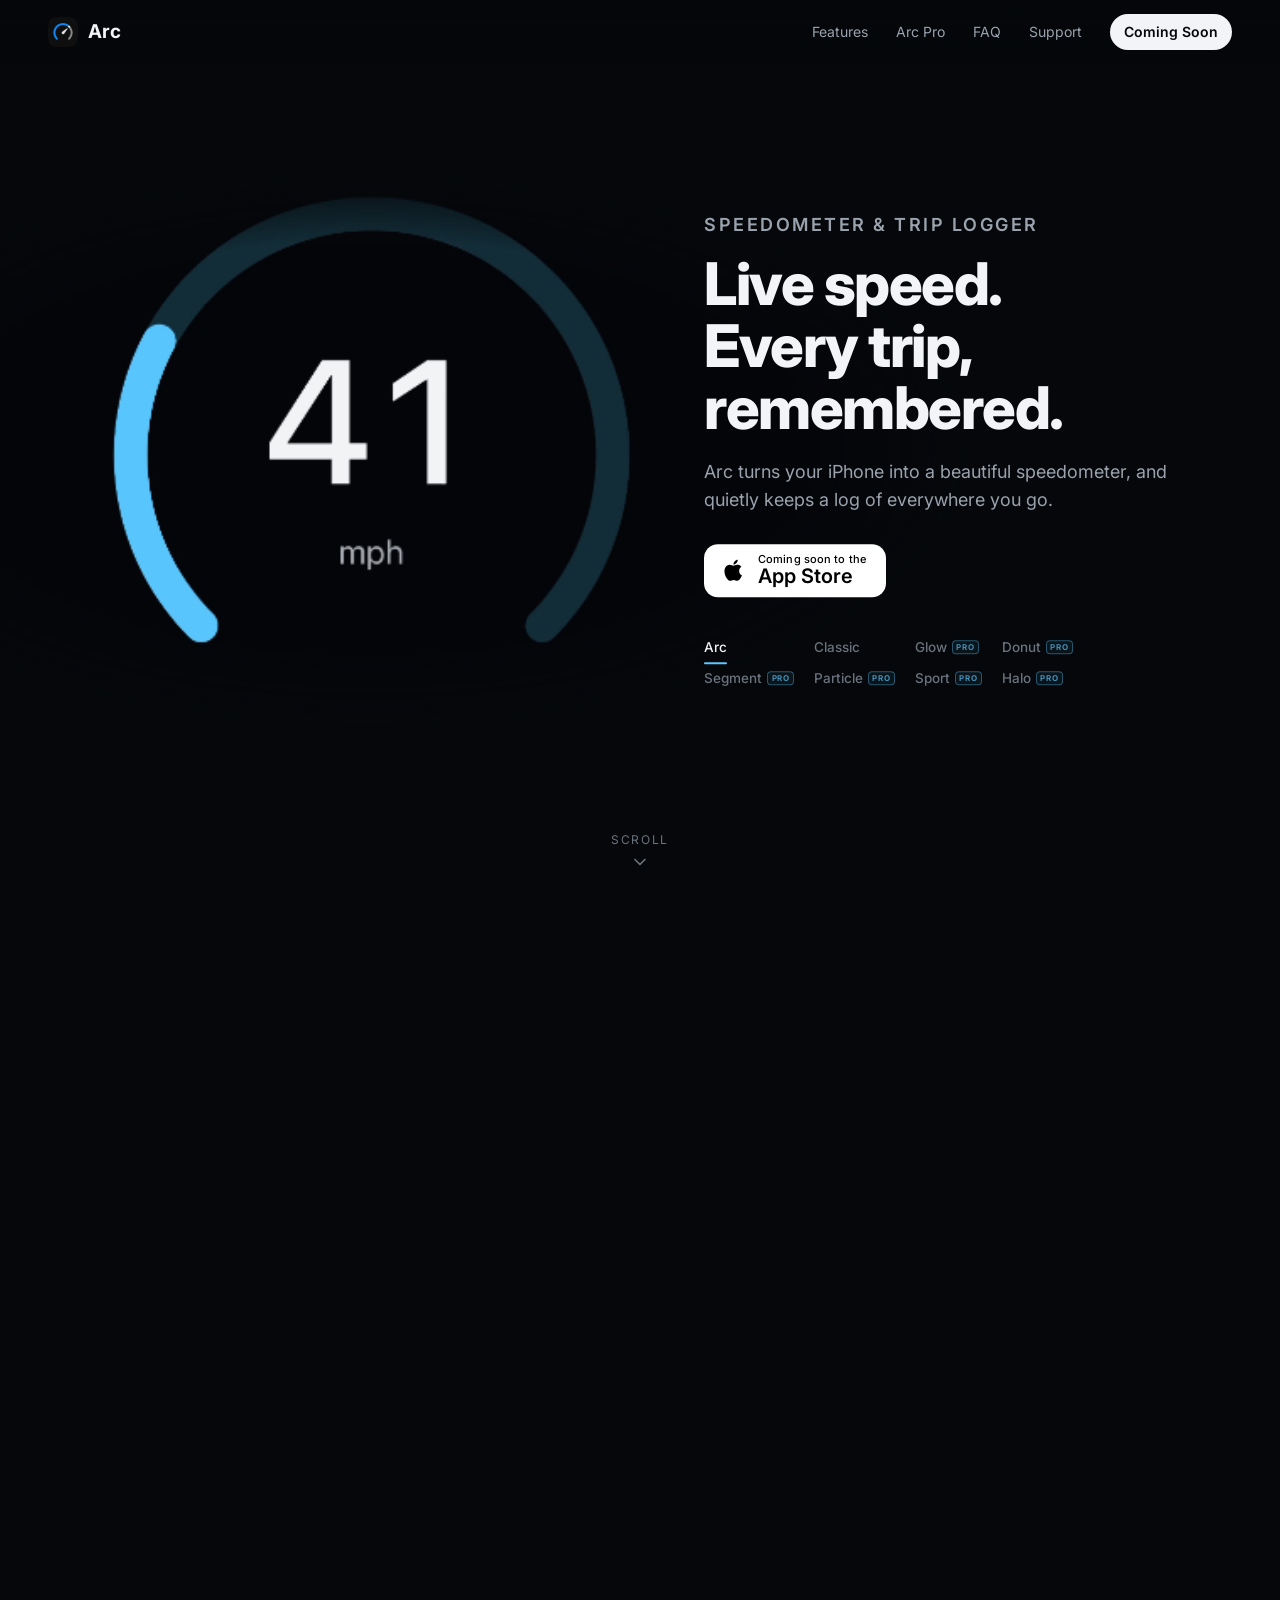
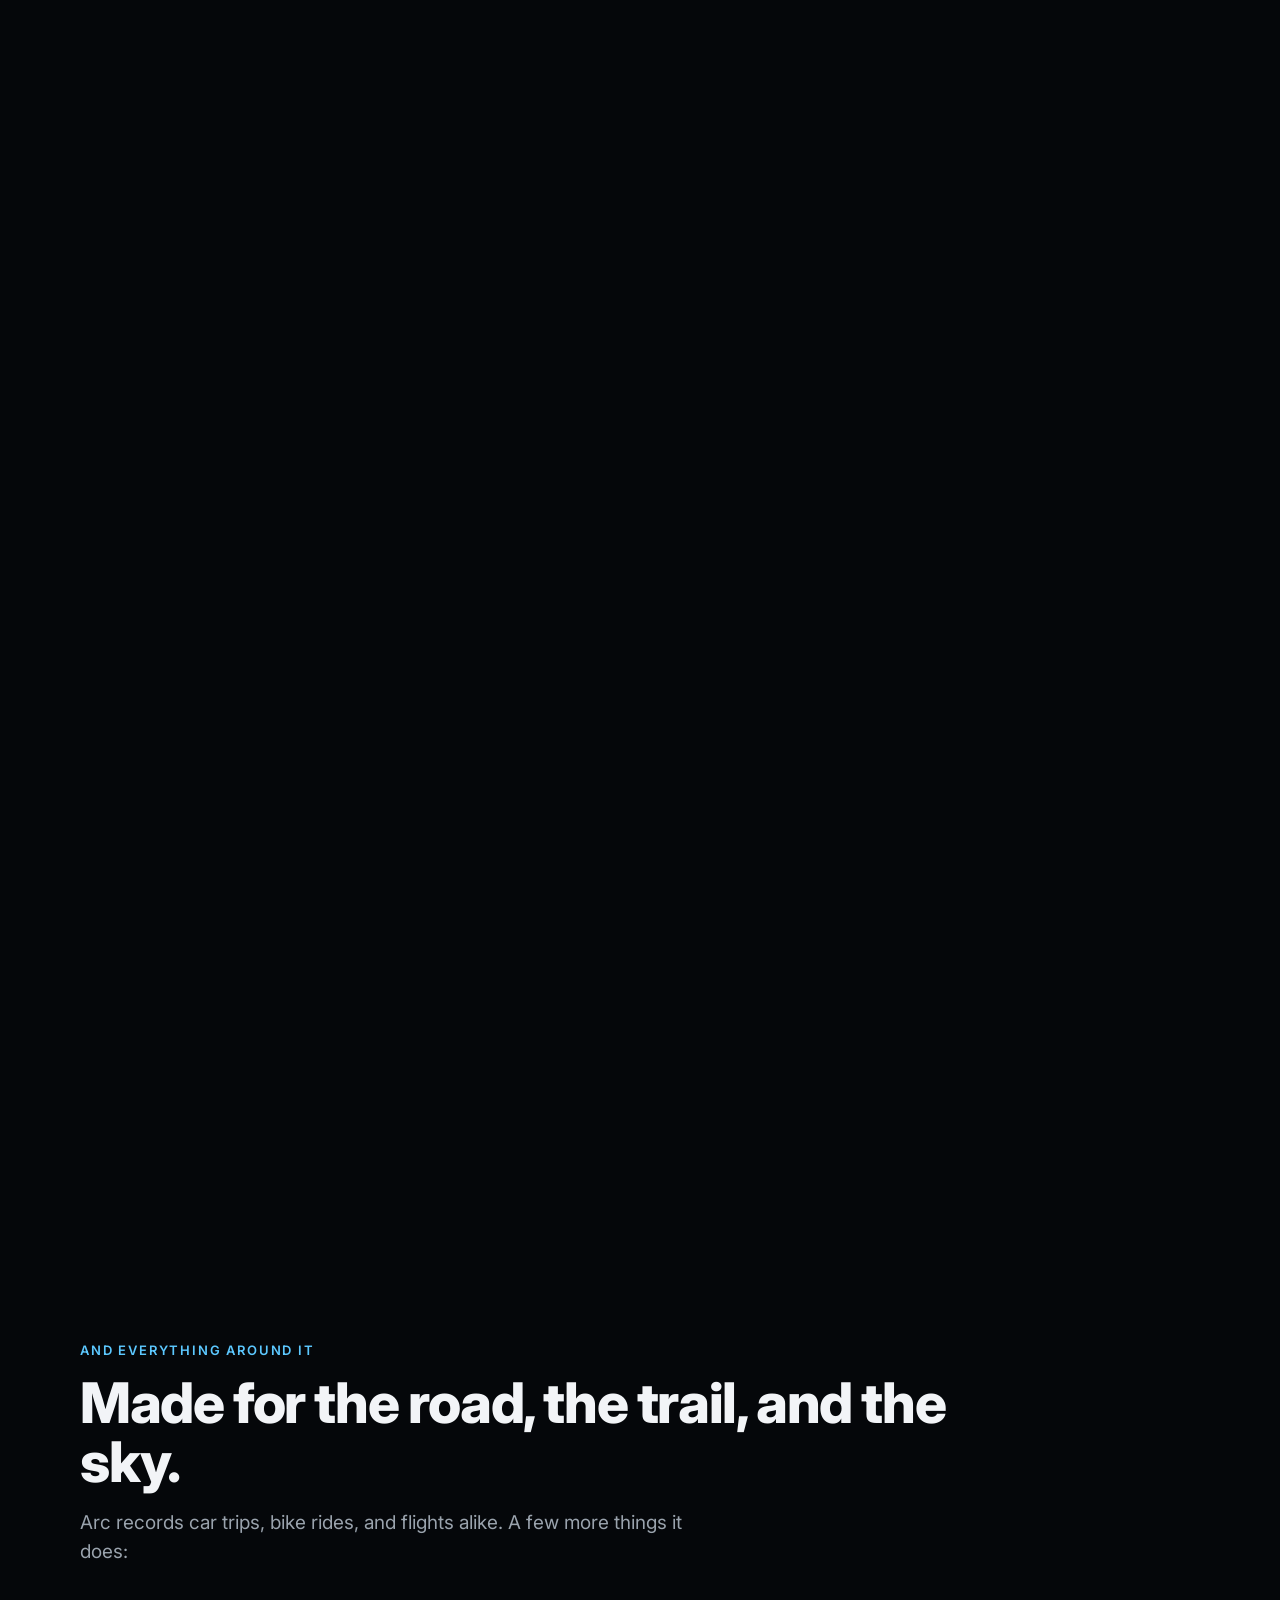
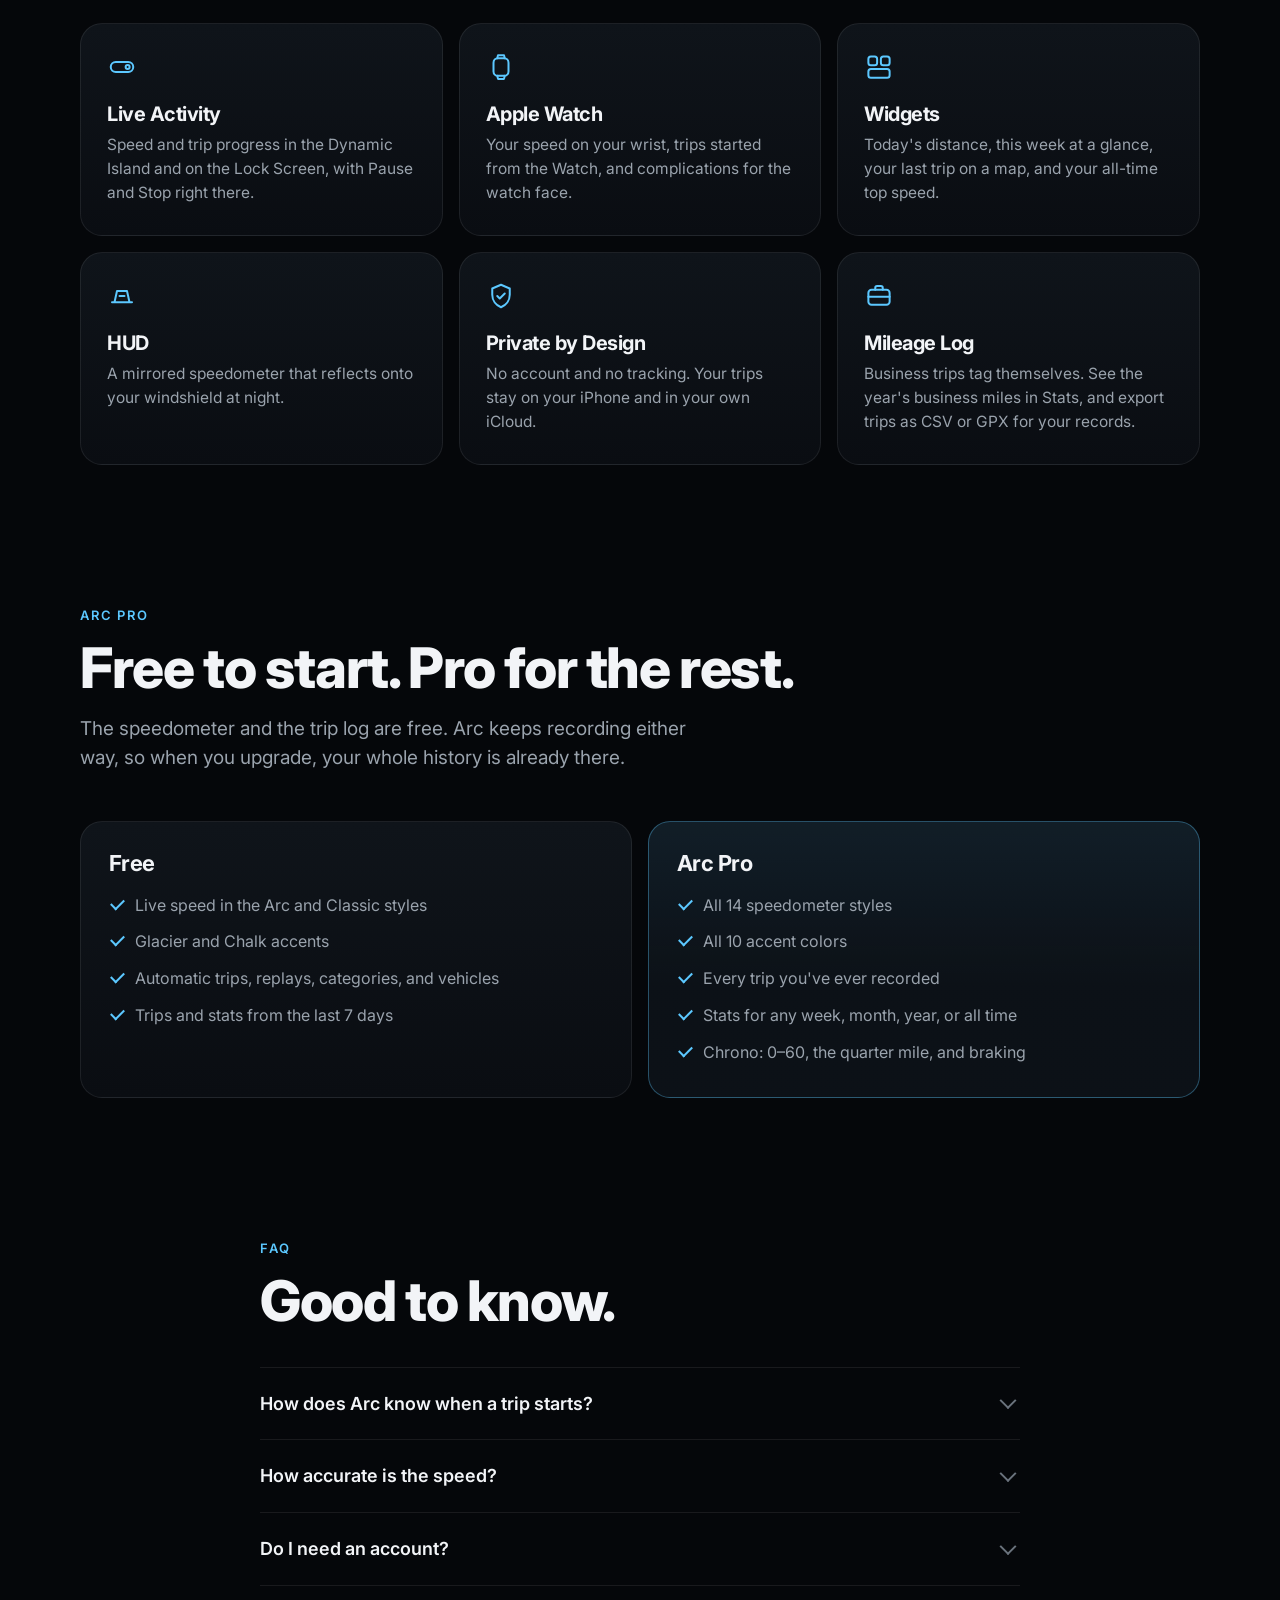
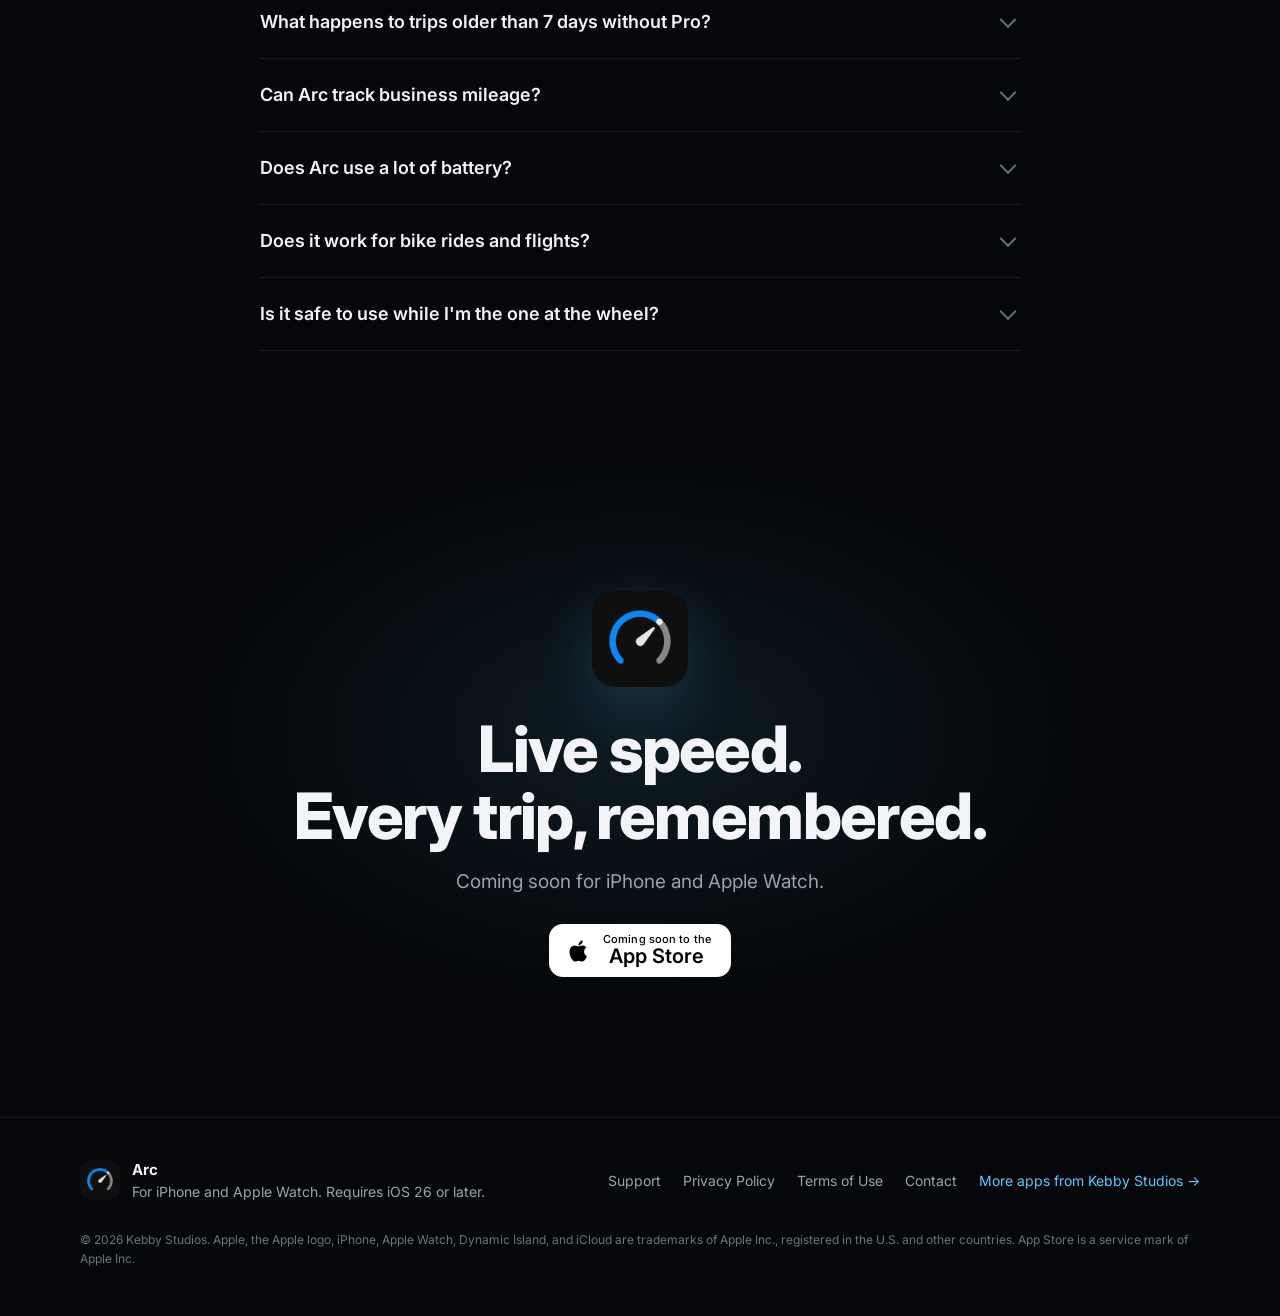
==== commit e2eecafb: "Arc: hero starts with Arc and Classic, one Pro badge style, knots Hero now cycles Arc, Classic, Glow" ====
--- a/arc/index.html
+++ b/arc/index.html
@@ -52,7 +52,7 @@
             </a>
           </div>
           <ol class="styles" aria-label="Speedometer styles shown">
-            <li data-style="0">Glow<span class="pro">PRO</span></li><li data-style="1">Arc</li><li data-style="2">Donut<span class="pro">PRO</span></li><li data-style="3">Segment<span class="pro">PRO</span></li><li data-style="4">Particle<span class="pro">PRO</span></li><li data-style="5">Sport<span class="pro">PRO</span></li><li data-style="6">Halo<span class="pro">PRO</span></li>
+            <li data-style="0">Arc</li><li data-style="1">Classic</li><li data-style="2">Glow<span class="pro">PRO</span></li><li data-style="3">Donut<span class="pro">PRO</span></li><li data-style="4">Segment<span class="pro">PRO</span></li><li data-style="5">Particle<span class="pro">PRO</span></li><li data-style="6">Sport<span class="pro">PRO</span></li><li data-style="7">Halo<span class="pro">PRO</span></li>
           </ol>
         </div>
 
@@ -62,7 +62,7 @@
           <p>Tap the speedometer and everything else steps aside. Turn your iPhone sideways and the gauge fills the screen.</p>
           <ul class="facts">
             <li><b>14</b><span>speedometer styles, from glowing needles to drifting particles</span></li>
-            <li><b>mph · km/h</b><span>speed alerts with a tap you can feel</span></li>
+            <li><b>mph · km/h · knots</b><span>speed alerts with a tap you can feel</span></li>
           </ul>
         </div>
 
@@ -84,7 +84,7 @@
             <li><b>Sorted for you.</b> Arc picks the vehicle from the Bluetooth it's connected to, and the category from earlier trips between the same places.</li>
             <li><b>Replay.</b> Watch any trip again with a camera that follows along, at up to 32×.</li>
           </ul>
-          <p class="pro-note"><span class="pro">PRO</span><span>Trips older than 7 days. Arc saves them either way, so Pro opens your whole history.</span></p>
+          <p class="pro-note"><span class="pro">PRO</span><span>View trips older than 7 days with Arc Pro.</span></p>
         </div>
 
         <div class="panel panel-right" data-panel="stats">
@@ -95,7 +95,7 @@
             <li><b>By week, month, and year.</b> Distance, time on the road, and trip counts, by category and vehicle.</li>
             <li><b>Personal records.</b> Your longest trip, your top speed, and your fastest Chrono runs.</li>
           </ul>
-          <p class="pro-note"><span class="pro">PRO</span><span>Stats beyond the last 7 days. Every trip still counts, so nothing is lost before you upgrade.</span></p>
+          <p class="pro-note"><span class="pro">PRO</span><span>View stats older than 7 days with Arc Pro.</span></p>
         </div>
 
         <div class="panel panel-right" data-panel="settings">
@@ -110,7 +110,7 @@
         </div>
 
         <div class="panel panel-right" data-panel="chrono">
-          <p class="eyebrow">Chrono <span class="pro">PRO</span></p>
+          <p class="eyebrow with-pro">Chrono<span class="pro">PRO</span></p>
           <h2>For the track&nbsp;day.</h2>
           <p>Time 0–60, 0–100, the quarter mile, and 60–0 braking, straight from GPS. Every run is saved with its trip.</p>
           <p class="disclaimer"><b>For closed-course use only.</b> Obey all traffic laws and never time runs on public roads. Times come from GPS and may differ from other timing equipment.</p>
--- a/arc/css/style.css
+++ b/arc/css/style.css
@@ -200,14 +200,16 @@
   list-style: none;
   padding: 0;
   margin: 40px 0 0;
-  display: flex;
-  flex-wrap: wrap;
-  gap: 6px 13px;
+  /* Two even rows of four. */
+  display: grid;
+  grid-template-columns: repeat(4, max-content);
+  justify-items: start;
+  gap: 10px 20px;
   font-size: 13.5px;
   font-weight: 500;
   color: var(--text-3);
 }
-.styles li { position: relative; transition: color .35s; }
+.styles li { position: relative; display: flex; align-items: center; transition: color .35s; }
 .styles li::after {
   content: "";
   position: absolute;
@@ -224,34 +226,36 @@
 .styles li.on { color: var(--text); }
 .styles li.on::after { transform: scaleX(1); }
 
-/* Arc Pro: a small accent box beside what it unlocks. */
+/* Arc Pro: a small accent box beside what it unlocks. Same size everywhere;
+   its parent centers it on the text beside it (flex, not the baseline). */
 .pro {
-  display: inline-block;
-  margin-left: 6px;
-  padding: 2px 5px 1px;
+  display: inline-flex;
+  align-items: center;
+  flex: none;
+  margin-left: 5px;
+  padding: 2px 3.5px;
   border: 1px solid rgba(92, 200, 255, .55);
-  border-radius: 5px;
+  border-radius: 4px;
   background: rgba(92, 200, 255, .1);
   color: var(--accent);
-  font-size: 9.5px;
+  font-size: 8px;
   font-weight: 700;
   letter-spacing: .08em;
-  line-height: 1.2;
-  vertical-align: 2px;
+  line-height: 1;
   text-transform: uppercase;
 }
-.eyebrow .pro { margin-left: 8px; vertical-align: 1px; }
-.styles .pro { margin-left: 4px; font-size: 8px; padding: 1px 3px 0; vertical-align: 2px; opacity: .7; transition: opacity .35s; }
+.with-pro { display: flex; align-items: center; }
+.styles .pro { opacity: .7; transition: opacity .35s; }
 .styles li.on .pro { opacity: 1; }
 .pro-note {
   margin-top: 22px;
   display: flex;
-  align-items: baseline;
-  gap: 10px;
+  align-items: center;
+  gap: 8px;
   font-size: 14.5px !important;
   color: var(--text-3) !important;
 }
-.pro-note .pro { margin-left: 0; flex: none; }
+.pro-note .pro { margin-left: 0; }
 
 /* Settings steps: the one on screen is lit; click to show another. */
 .shots { list-style: none; margin: 0; padding: 0; display: grid; gap: 6px; }
@@ -264,11 +268,11 @@
   cursor: pointer;
   transition: background .35s, border-color .35s;
 }
-.shots b { color: var(--text-3); font-weight: 600; font-size: 17px; transition: color .35s; }
-.shots span { color: var(--text-3); font-size: 15px; line-height: 1.45; transition: color .35s; }
+.shots b { display: flex; align-items: center; color: var(--text-3); font-weight: 600; font-size: 17px; transition: color .35s; }
+.shots li > span { color: var(--text-3); font-size: 15px; line-height: 1.45; transition: color .35s; }
 .shots li.on { background: rgba(255, 255, 255, .04); border-color: var(--line); }
 .shots li.on b { color: var(--text); }
-.shots li.on span { color: var(--text-2); }
+.shots li.on > span { color: var(--text-2); }
 
 .points { list-style: none; margin: 0; padding: 0; display: grid; gap: 18px; }
 .points li { color: var(--text-2); font-size: 17px; padding-left: 18px; position: relative; }
@@ -336,15 +340,16 @@
 .compact .panel p, .compact .points li { font-size: 15px; }
 .compact .lede { margin: 12px auto 0; }
 .compact .cta-row { margin-top: 18px; }
-.compact .styles { justify-content: center; margin-top: 22px; gap: 4px 12px; font-size: 13px; }
+.compact .styles { justify-content: center; margin-top: 22px; gap: 8px 12px; font-size: 13px; }
 .compact .points { gap: 8px; text-align: left; max-width: 26em; margin: 0 auto; }
 .compact .points li:nth-child(3) { display: none; }
 .compact .facts { display: none; }
 .compact .pro-note { justify-content: center; margin-top: 10px; font-size: 12.5px !important; text-align: left; }
+.compact .with-pro { justify-content: center; }
 .compact .shots li:not(.on) { display: none; }
 .compact .shots li { padding: 8px 12px; text-align: left; max-width: 26em; margin: 0 auto; }
 .compact .shots b { font-size: 15px; }
-.compact .shots span { font-size: 13.5px; }
+.compact .shots li > span { font-size: 13.5px; }
 .compact .disclaimer { margin-top: 12px; text-align: left; font-size: 12.5px !important; }
 .compact .eyebrow { margin-bottom: 6px; font-size: 11px; }
 .compact .scroll-hint { display: none; }
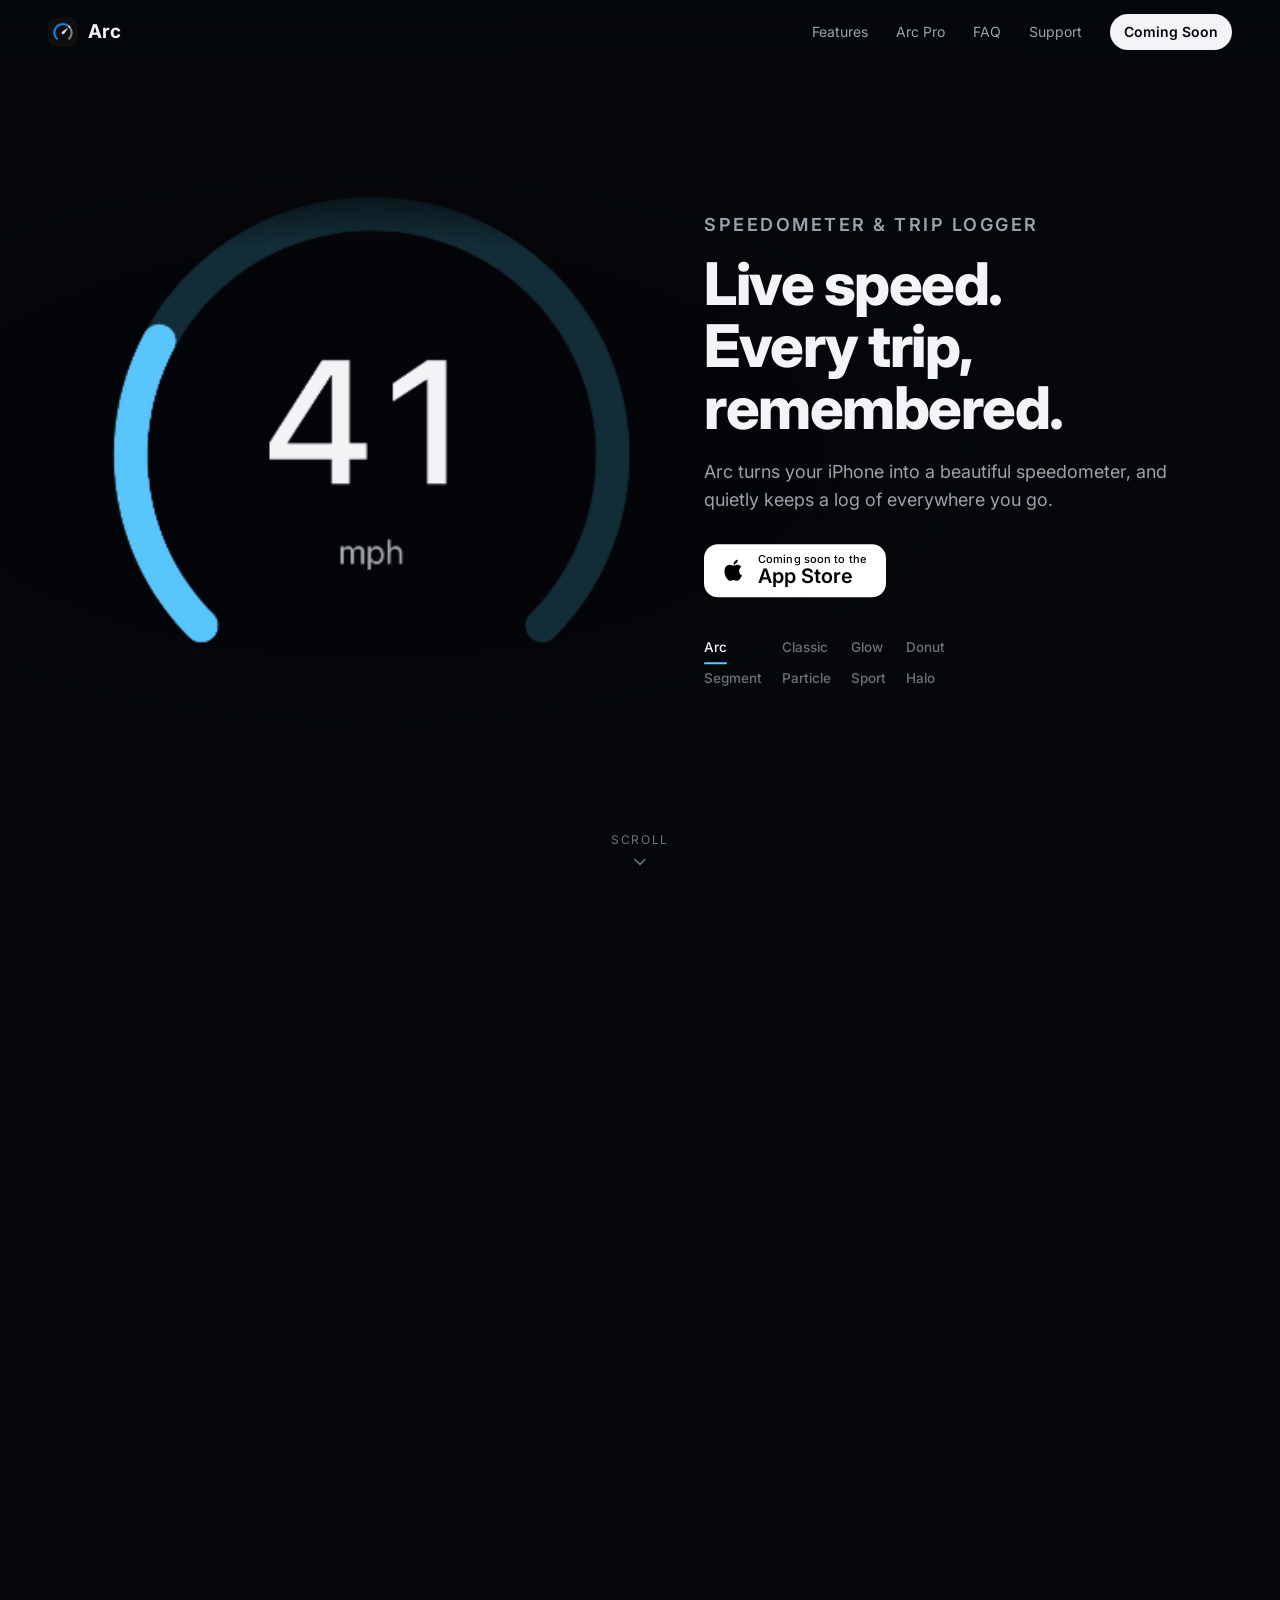
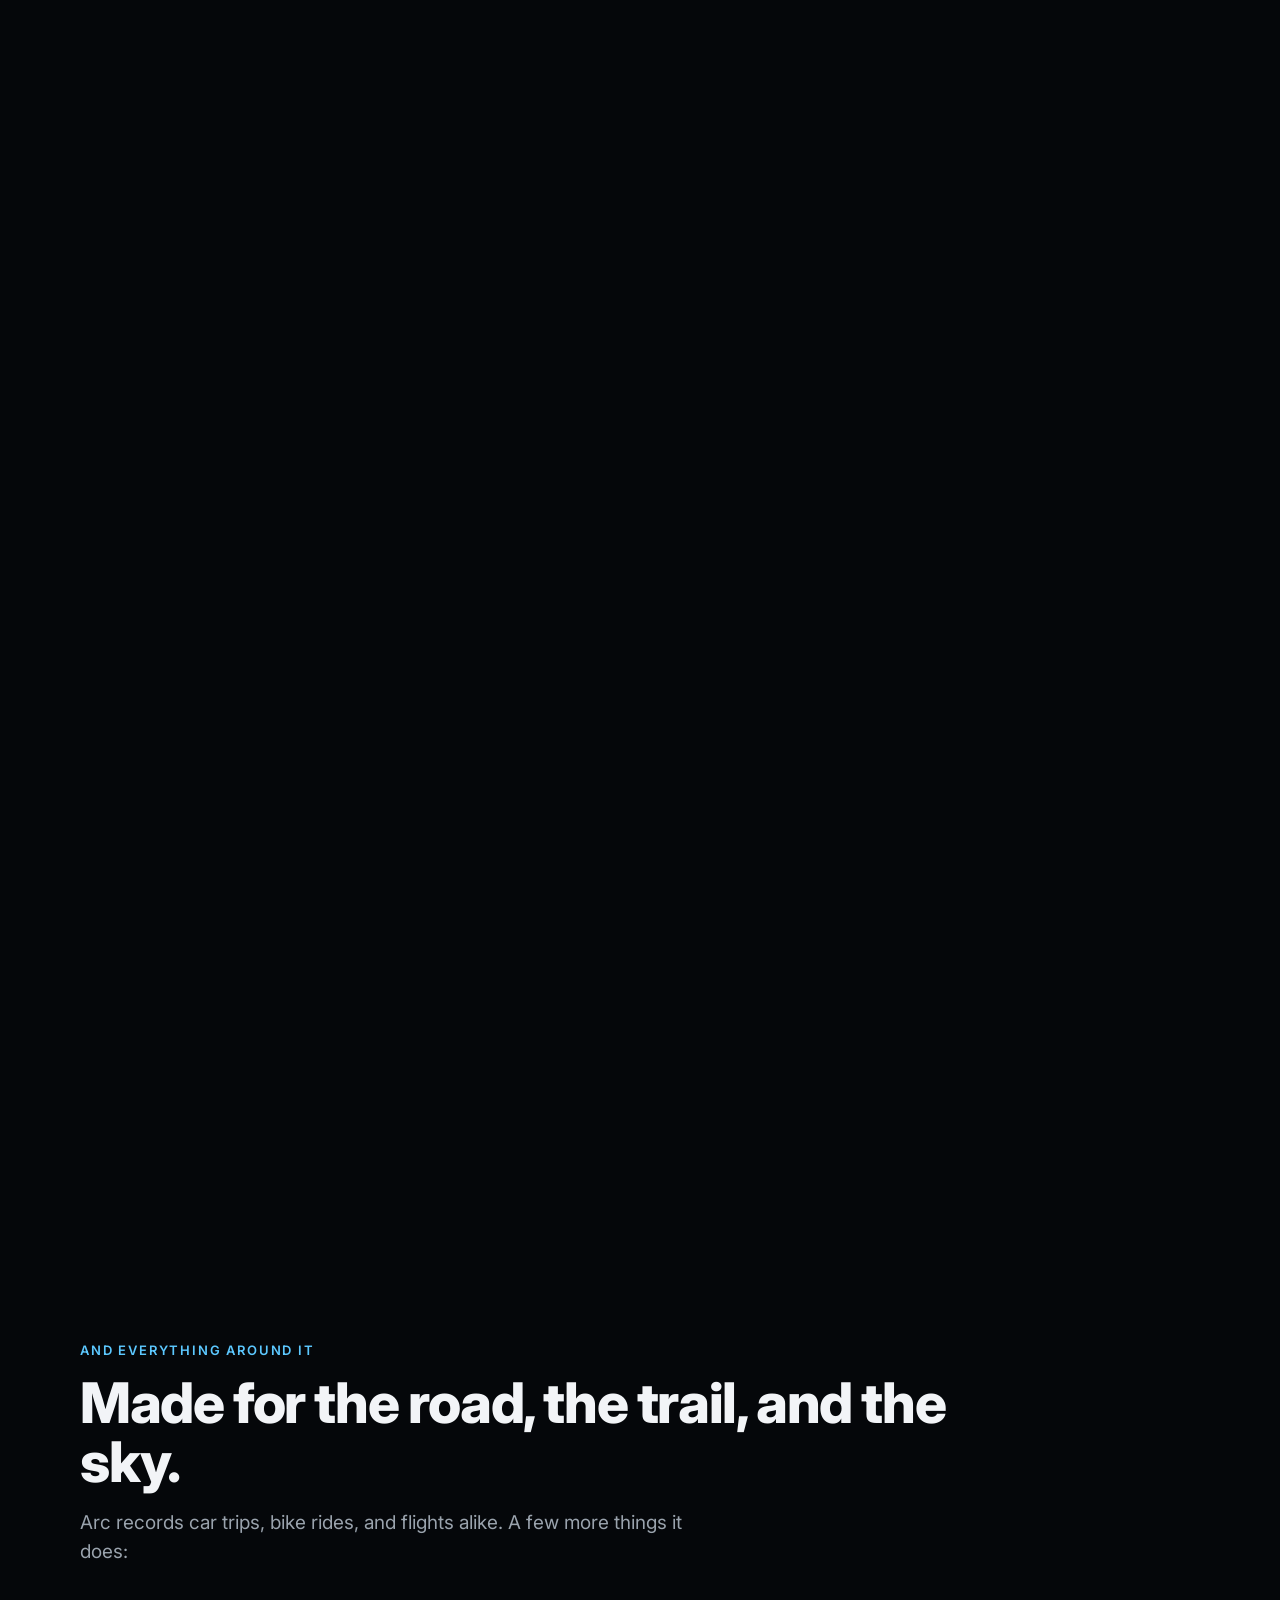
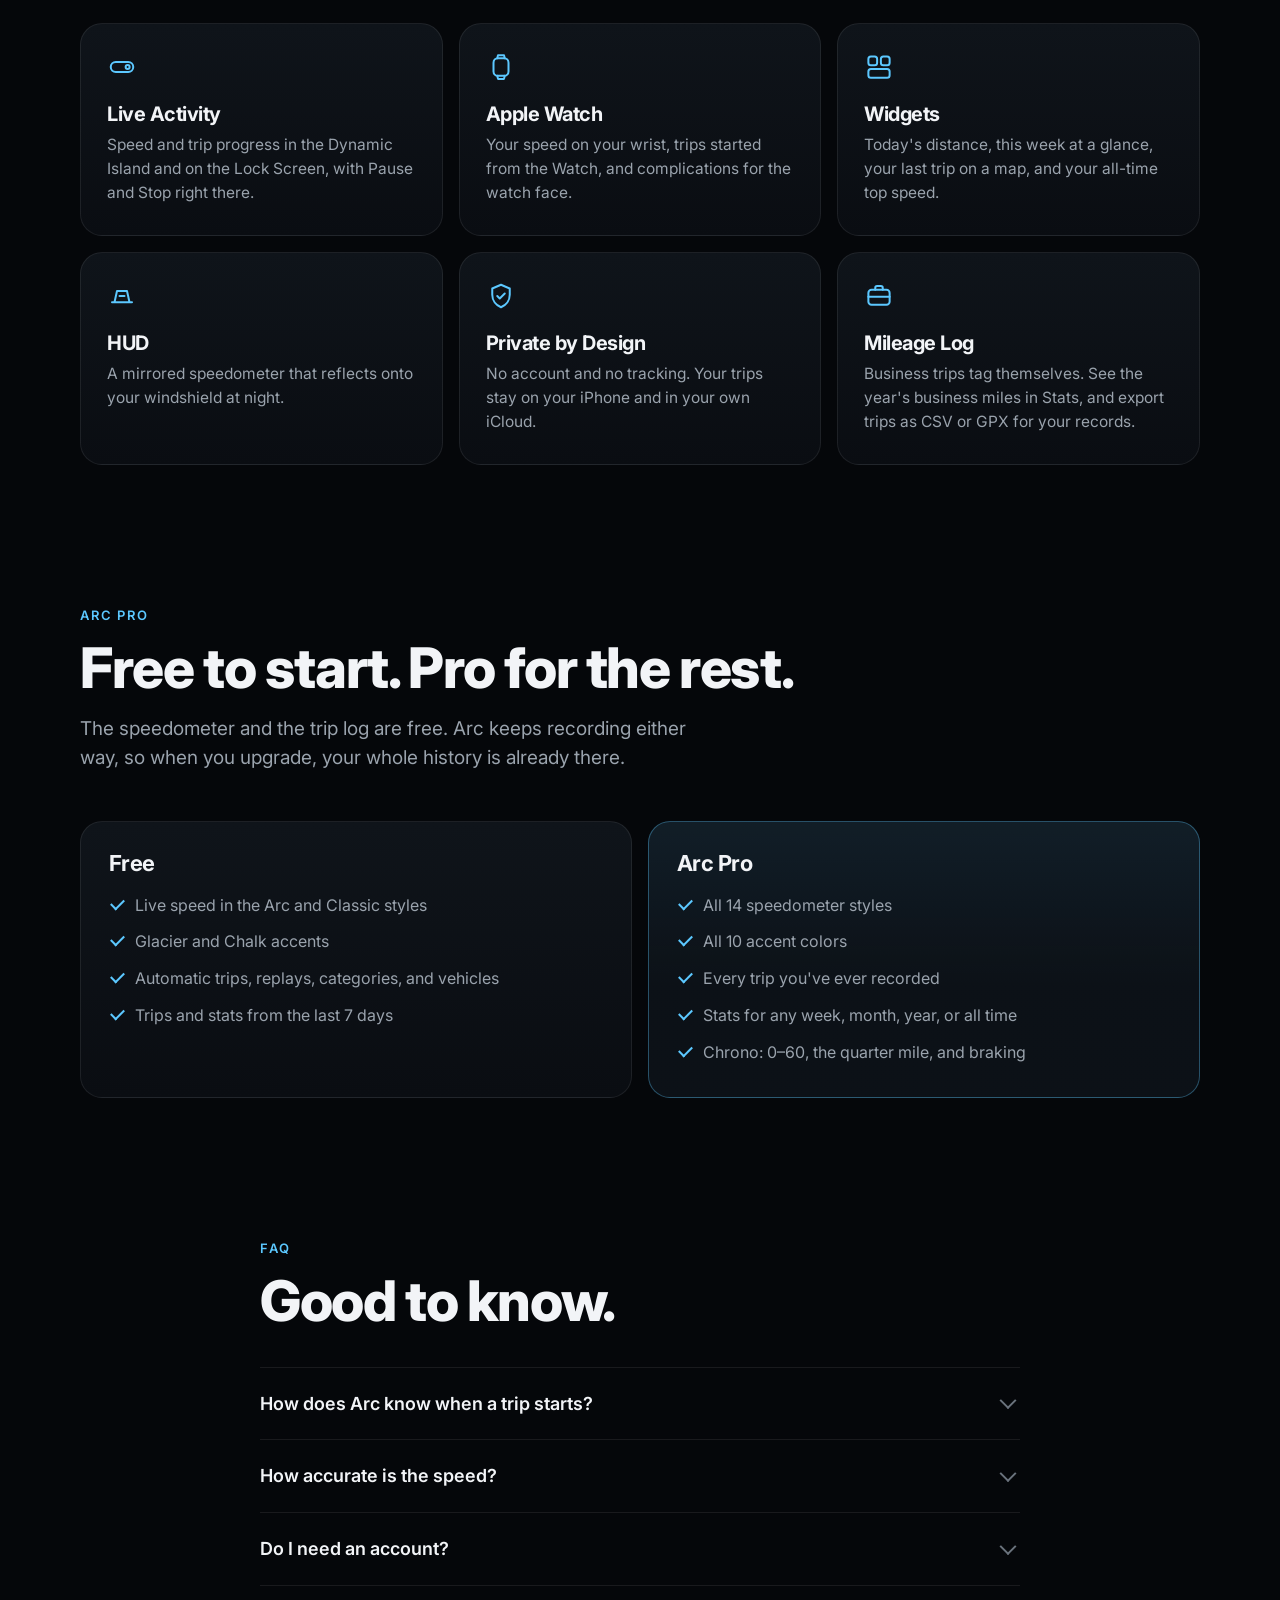
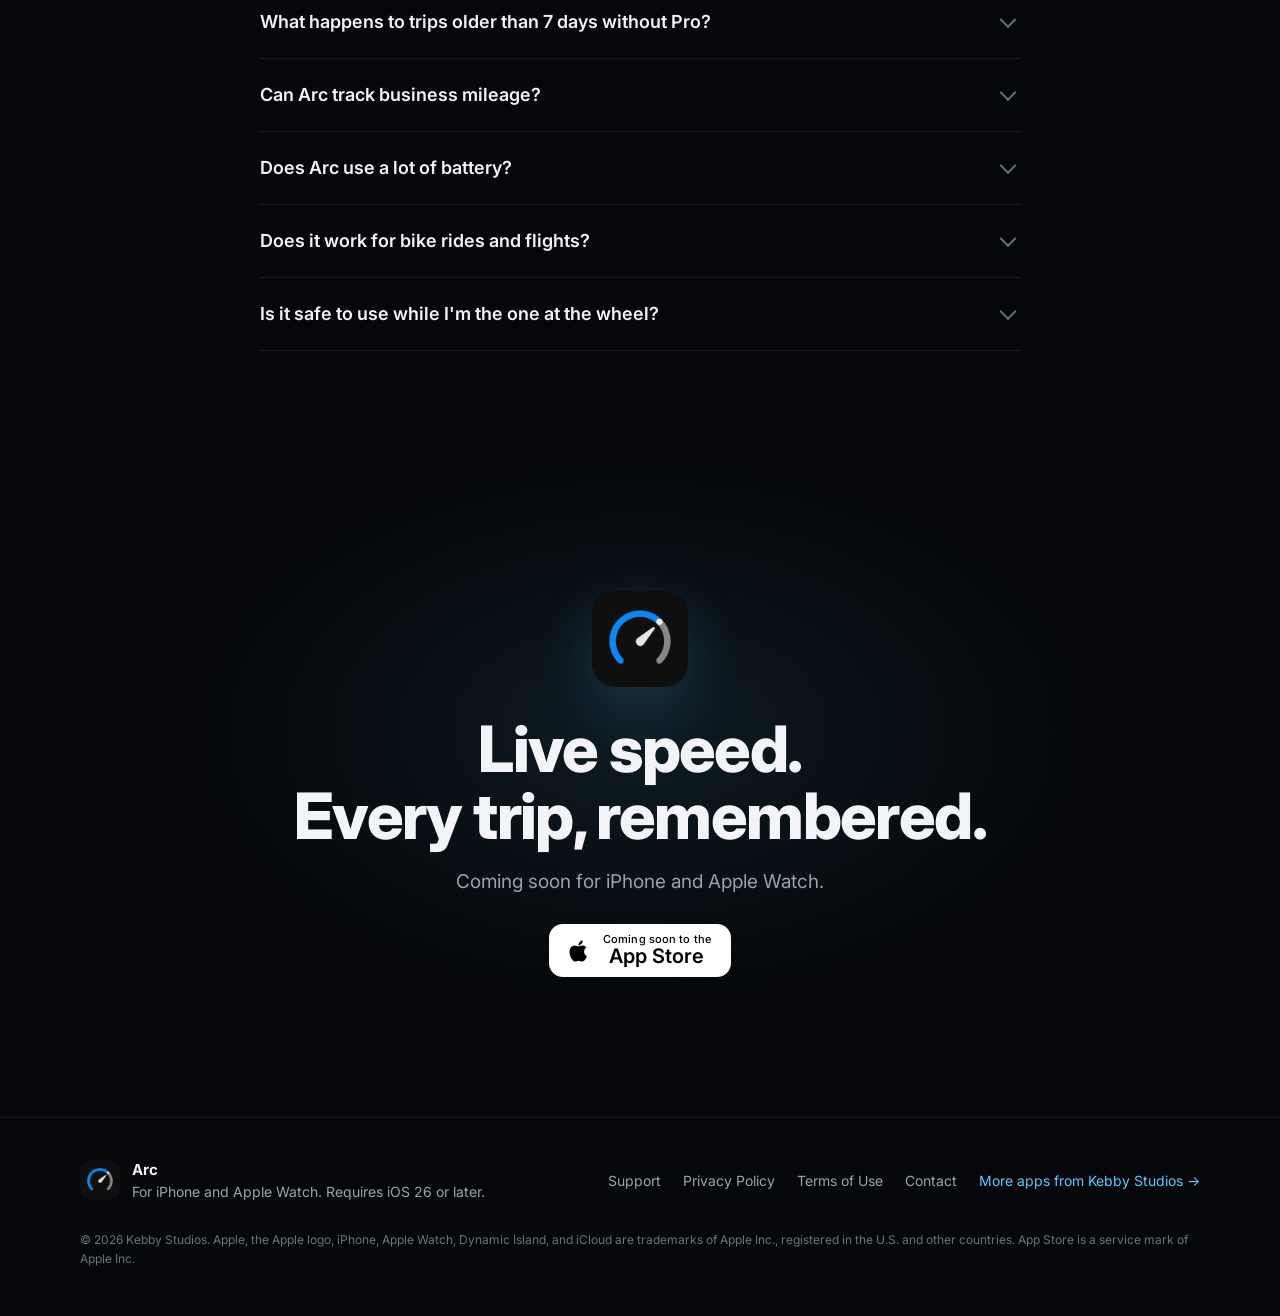
==== commit c80618ec: "Arc: no Pro badges on the hero style names Co-Authored-By: Claude Opus 5.5 <noreply@anthropic.com>" ====
--- a/arc/index.html
+++ b/arc/index.html
@@ -52,7 +52,7 @@
             </a>
           </div>
           <ol class="styles" aria-label="Speedometer styles shown">
-            <li data-style="0">Arc</li><li data-style="1">Classic</li><li data-style="2">Glow<span class="pro">PRO</span></li><li data-style="3">Donut<span class="pro">PRO</span></li><li data-style="4">Segment<span class="pro">PRO</span></li><li data-style="5">Particle<span class="pro">PRO</span></li><li data-style="6">Sport<span class="pro">PRO</span></li><li data-style="7">Halo<span class="pro">PRO</span></li>
+            <li data-style="0">Arc</li><li data-style="1">Classic</li><li data-style="2">Glow</li><li data-style="3">Donut</li><li data-style="4">Segment</li><li data-style="5">Particle</li><li data-style="6">Sport</li><li data-style="7">Halo</li>
           </ol>
         </div>
 
--- a/arc/css/style.css
+++ b/arc/css/style.css
@@ -1,6 +1,9 @@
 /* Arc — kebbystudios.com/arc
    Dark, moody, one accent (Glacier). The screen background in the clips is
    #05070a (SpeedBackground, dark), so the page uses the same black. */
+/* Arriving from kebbystudios.com, the zoomed card and this page are the same
+   picture; the browser crossfades between them instead of cutting. */
+@view-transition { navigation: auto; }
 :root {
   --bg: #05070a;
   --bg-raised: #0c1015;
@@ -245,8 +248,6 @@
   text-transform: uppercase;
 }
 .with-pro { display: flex; align-items: center; }
-.styles .pro { opacity: .7; transition: opacity .35s; }
-.styles li.on .pro { opacity: 1; }
 .pro-note {
   margin-top: 22px;
   display: flex;
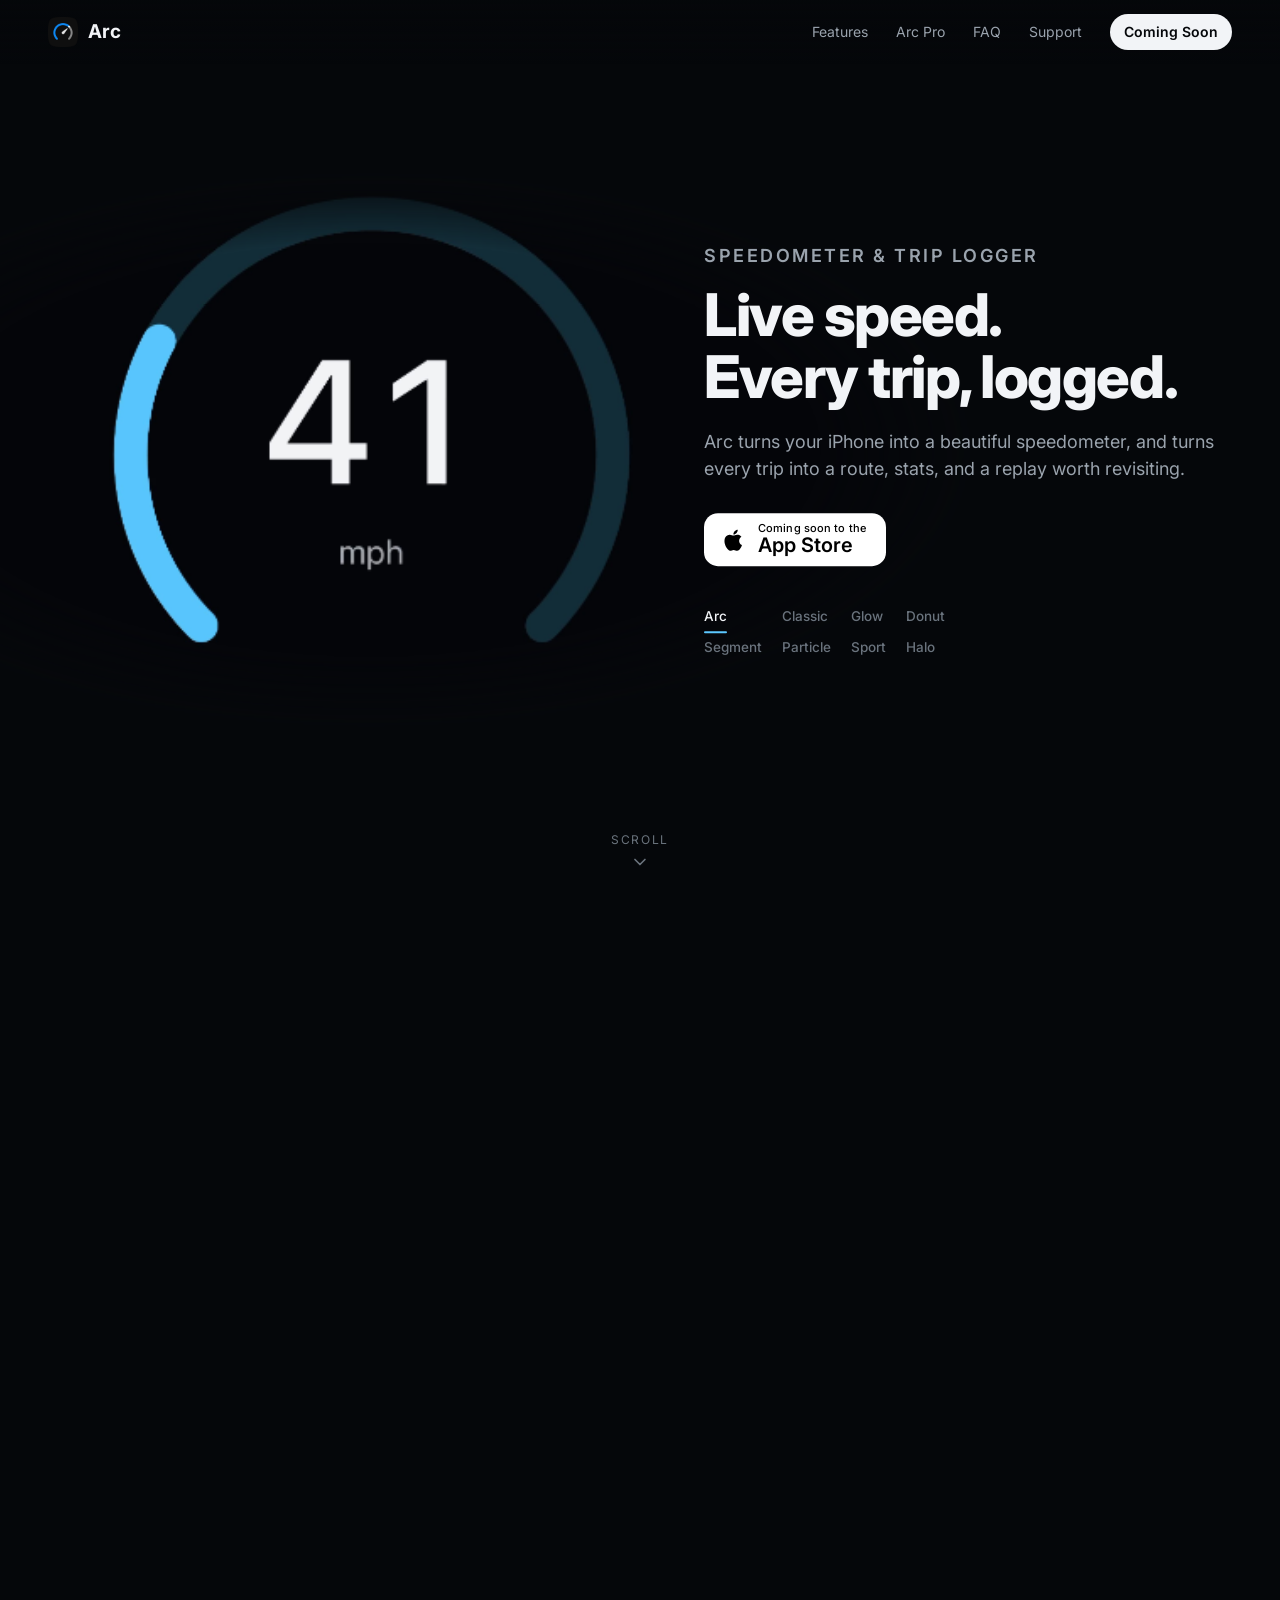
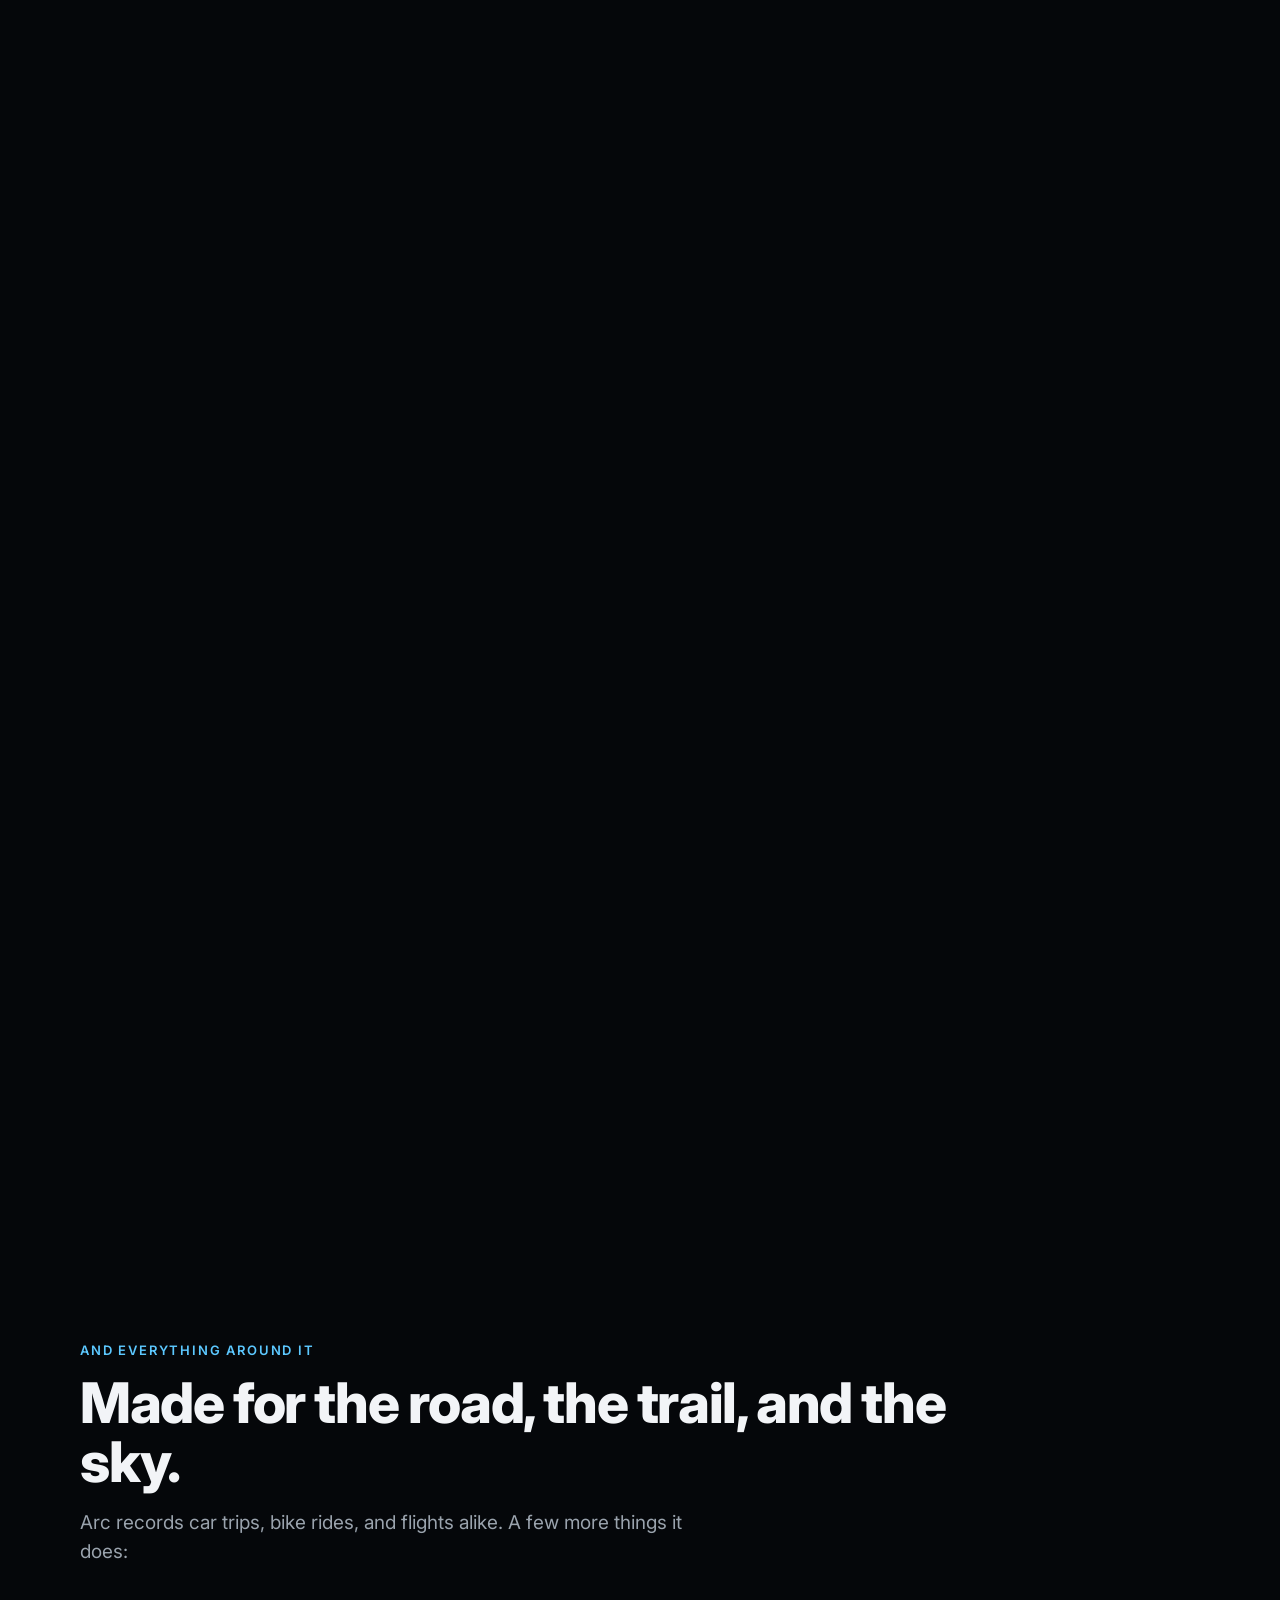
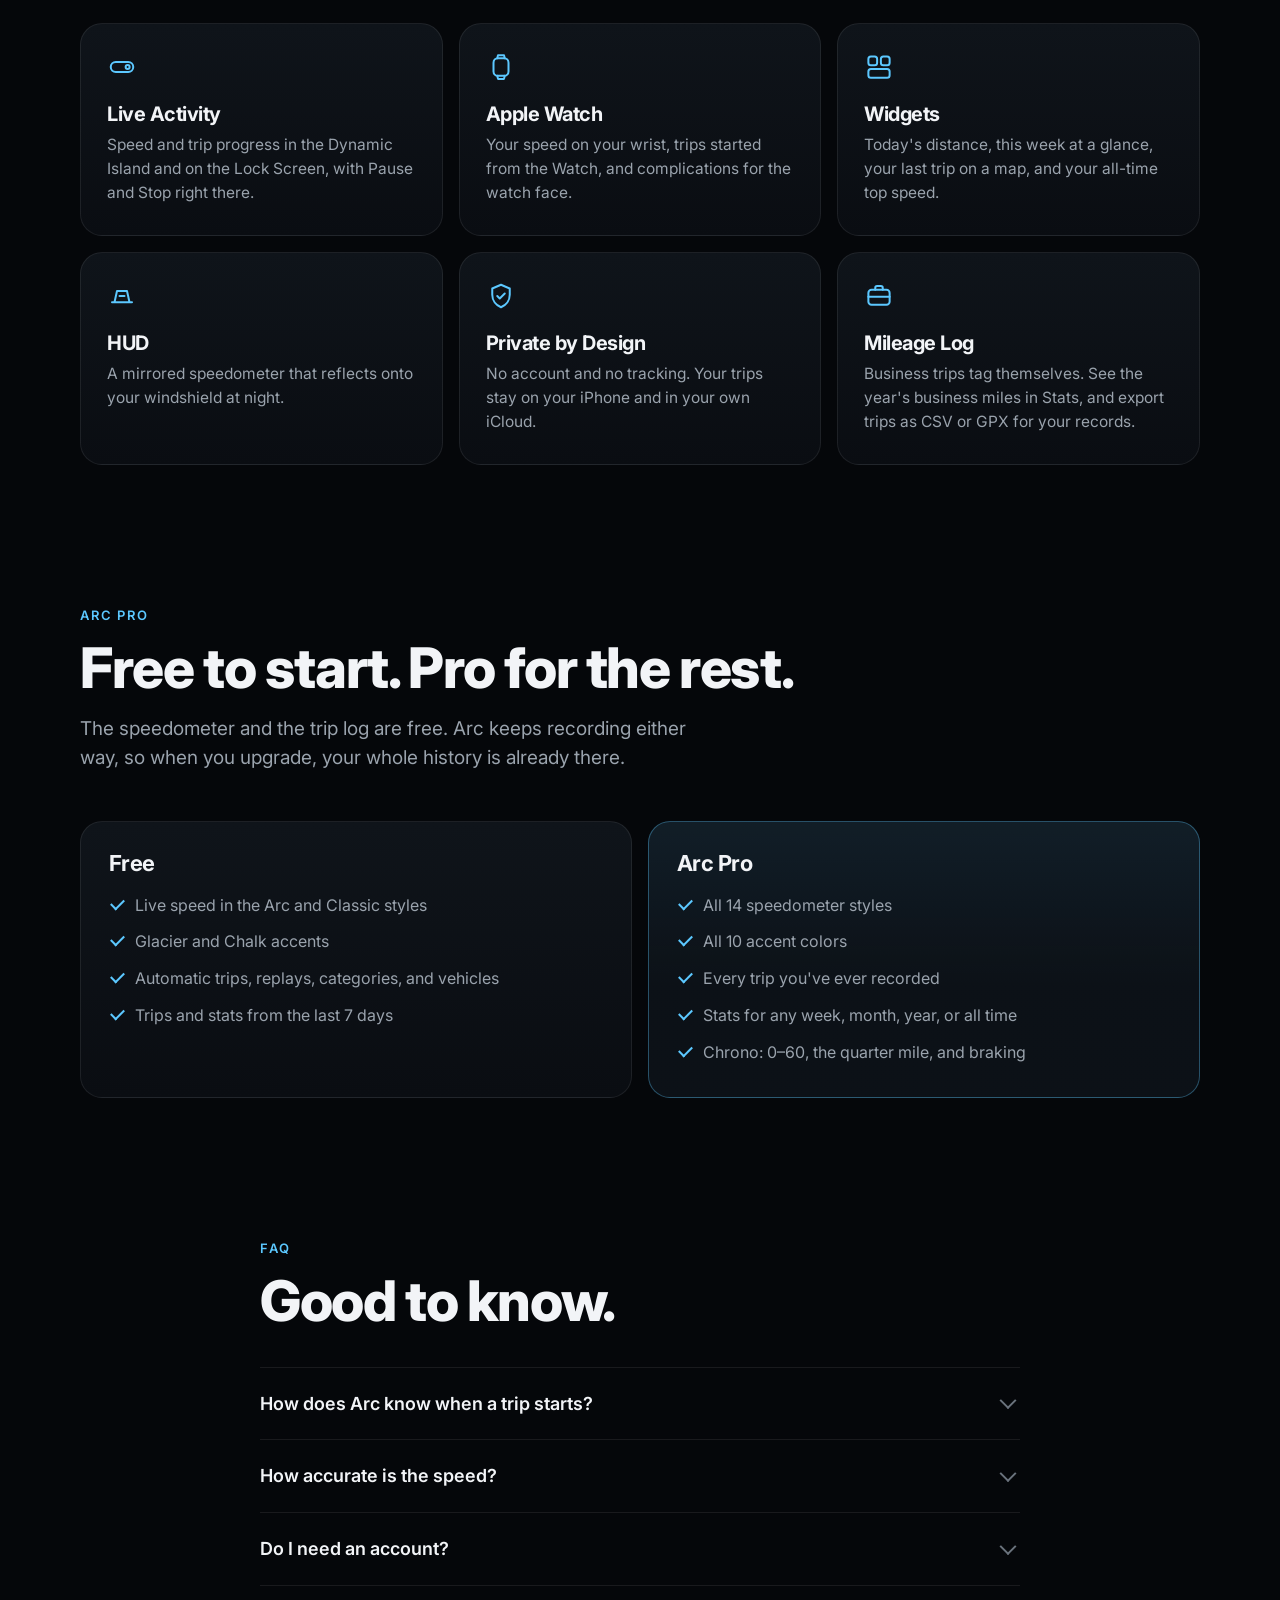
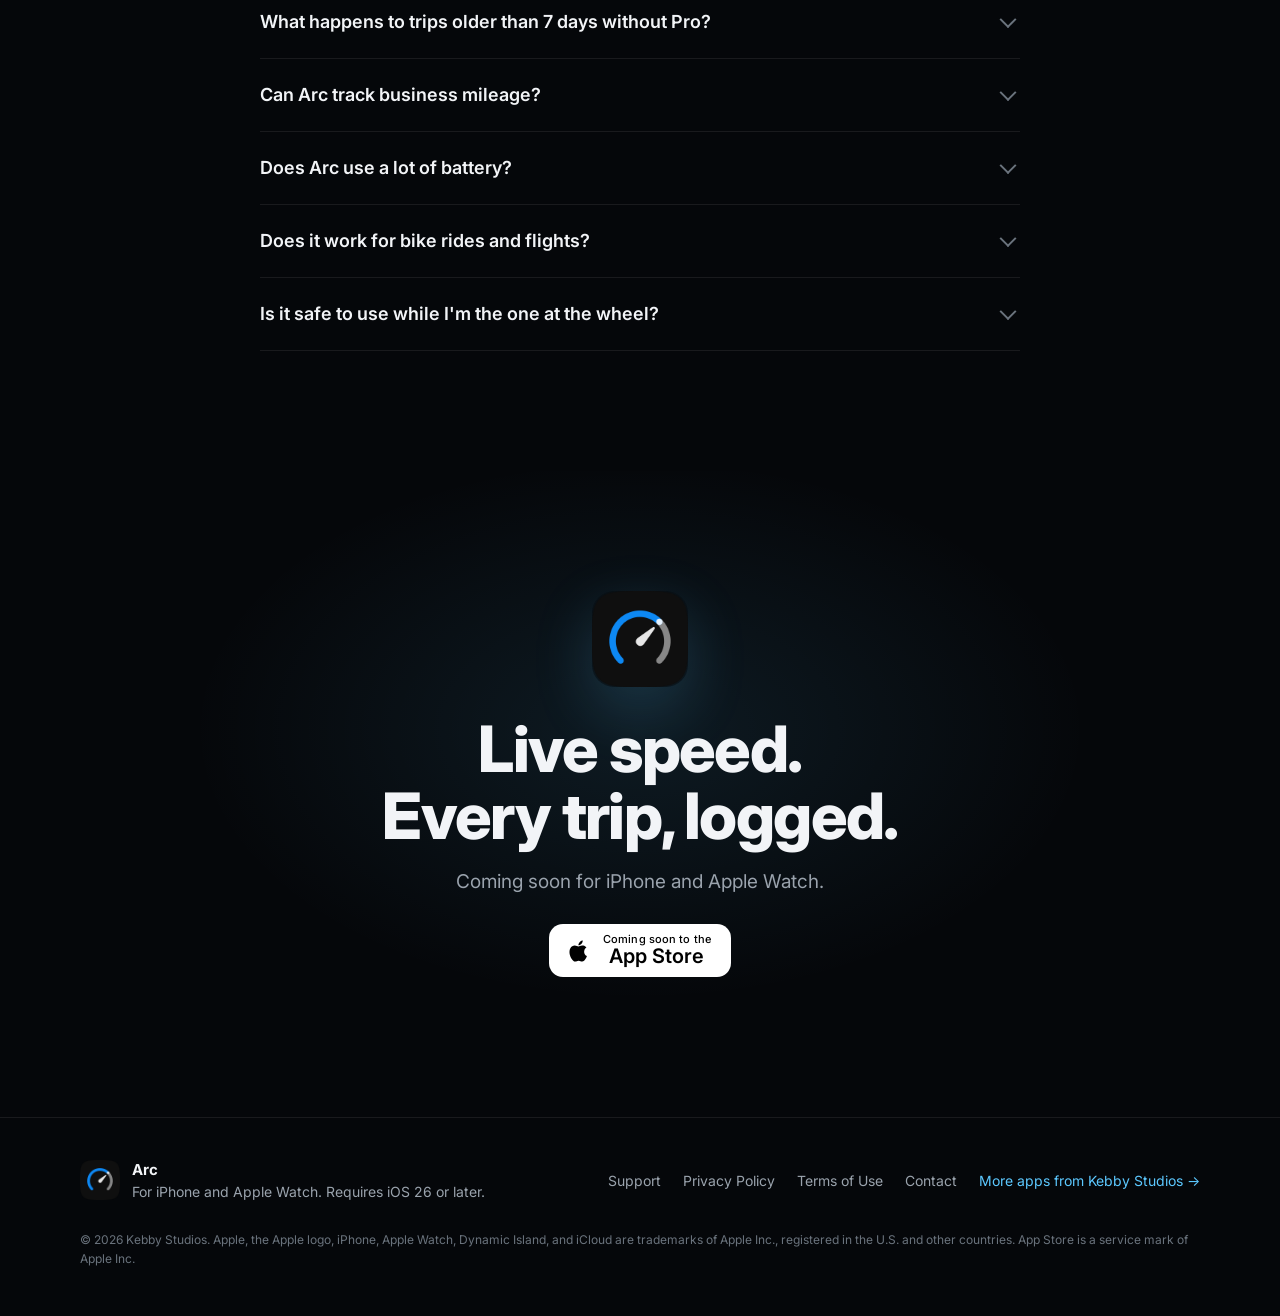
==== commit 93b5eff4: "Arc: Every trip, logged; new lede Co-Authored-By: Claude Opus 5.5 <noreply@anthropic.com>" ====
--- a/arc/index.html
+++ b/arc/index.html
@@ -6,7 +6,7 @@
   <title>Arc: Speedometer &amp; Trip Logger for iPhone</title>
   <meta name="description" content="Arc is a speedometer and trip logger for iPhone. Live speed in fourteen speedometer styles, every trip recorded on its own, replays, stats, and Chrono.">
   <meta name="theme-color" content="#05070a">
-  <meta property="og:title" content="Arc: Live speed. Every trip, remembered.">
+  <meta property="og:title" content="Arc: Live speed. Every trip, logged.">
   <meta property="og:description" content="A speedometer and trip logger for iPhone and Apple Watch.">
   <meta property="og:image" content="https://kebbystudios.com/arc/img/og.jpg">
   <meta property="og:url" content="https://kebbystudios.com/arc/">
@@ -43,8 +43,8 @@
 
         <div class="panel panel-hero" data-panel="hero">
           <p class="eyebrow">Speedometer &amp; Trip Logger</p>
-          <h1>Live speed.<br>Every trip, remembered.</h1>
-          <p class="lede">Arc turns your iPhone into a beautiful speedometer, and quietly keeps a log of everywhere you go.</p>
+          <h1>Live speed.<br>Every trip, logged.</h1>
+          <p class="lede">Arc turns your iPhone into a beautiful speedometer, and turns every trip into a route, stats, and a replay worth revisiting.</p>
           <div class="cta-row">
             <a class="store-btn" href="#app-store" data-app-store>
               <svg viewBox="0 0 24 24" aria-hidden="true"><path fill="currentColor" d="M16.4 12.6c0-2.3 1.9-3.4 2-3.5-1.1-1.6-2.8-1.8-3.4-1.8-1.4-.2-2.8.8-3.5.8-.7 0-1.9-.8-3.1-.8-1.6 0-3 .9-3.8 2.3-1.6 2.8-.4 7 1.2 9.2.8 1.1 1.7 2.3 2.9 2.3 1.2 0 1.6-.7 3-.7s1.8.7 3 .7c1.3 0 2.1-1.1 2.8-2.2.9-1.3 1.3-2.5 1.3-2.6-.1 0-2.4-.9-2.4-3.7zM14.2 5.8c.6-.8 1.1-1.8 1-2.8-.9 0-2 .6-2.7 1.4-.6.7-1.1 1.7-1 2.7 1 .1 2-.5 2.7-1.3z"/></svg>
@@ -111,7 +111,7 @@
 
         <div class="panel panel-right" data-panel="chrono">
           <p class="eyebrow with-pro">Chrono<span class="pro">PRO</span></p>
-          <h2>For the track&nbsp;day.</h2>
+          <h2>For track&nbsp;day.</h2>
           <p>Time 0–60, 0–100, the quarter mile, and 60–0 braking, straight from GPS. Every run is saved with its trip.</p>
           <p class="disclaimer"><b>For closed-course use only.</b> Obey all traffic laws and never time runs on public roads. Times come from GPS and may differ from other timing equipment.</p>
         </div>
@@ -275,7 +275,7 @@
     <section class="closing">
       <div class="wrap">
         <img src="img/icon-512.png" alt="" width="96" height="96" class="closing-icon">
-        <h2>Live speed.<br>Every trip, remembered.</h2>
+        <h2>Live speed.<br>Every trip, logged.</h2>
         <p>Coming soon for iPhone and Apple Watch.</p>
         <a class="store-btn" href="#app-store" data-app-store>
           <svg viewBox="0 0 24 24" aria-hidden="true"><path fill="currentColor" d="M16.4 12.6c0-2.3 1.9-3.4 2-3.5-1.1-1.6-2.8-1.8-3.4-1.8-1.4-.2-2.8.8-3.5.8-.7 0-1.9-.8-3.1-.8-1.6 0-3 .9-3.8 2.3-1.6 2.8-.4 7 1.2 9.2.8 1.1 1.7 2.3 2.9 2.3 1.2 0 1.6-.7 3-.7s1.8.7 3 .7c1.3 0 2.1-1.1 2.8-2.2.9-1.3 1.3-2.5 1.3-2.6-.1 0-2.4-.9-2.4-3.7zM14.2 5.8c.6-.8 1.1-1.8 1-2.8-.9 0-2 .6-2.7 1.4-.6.7-1.1 1.7-1 2.7 1 .1 2-.5 2.7-1.3z"/></svg>
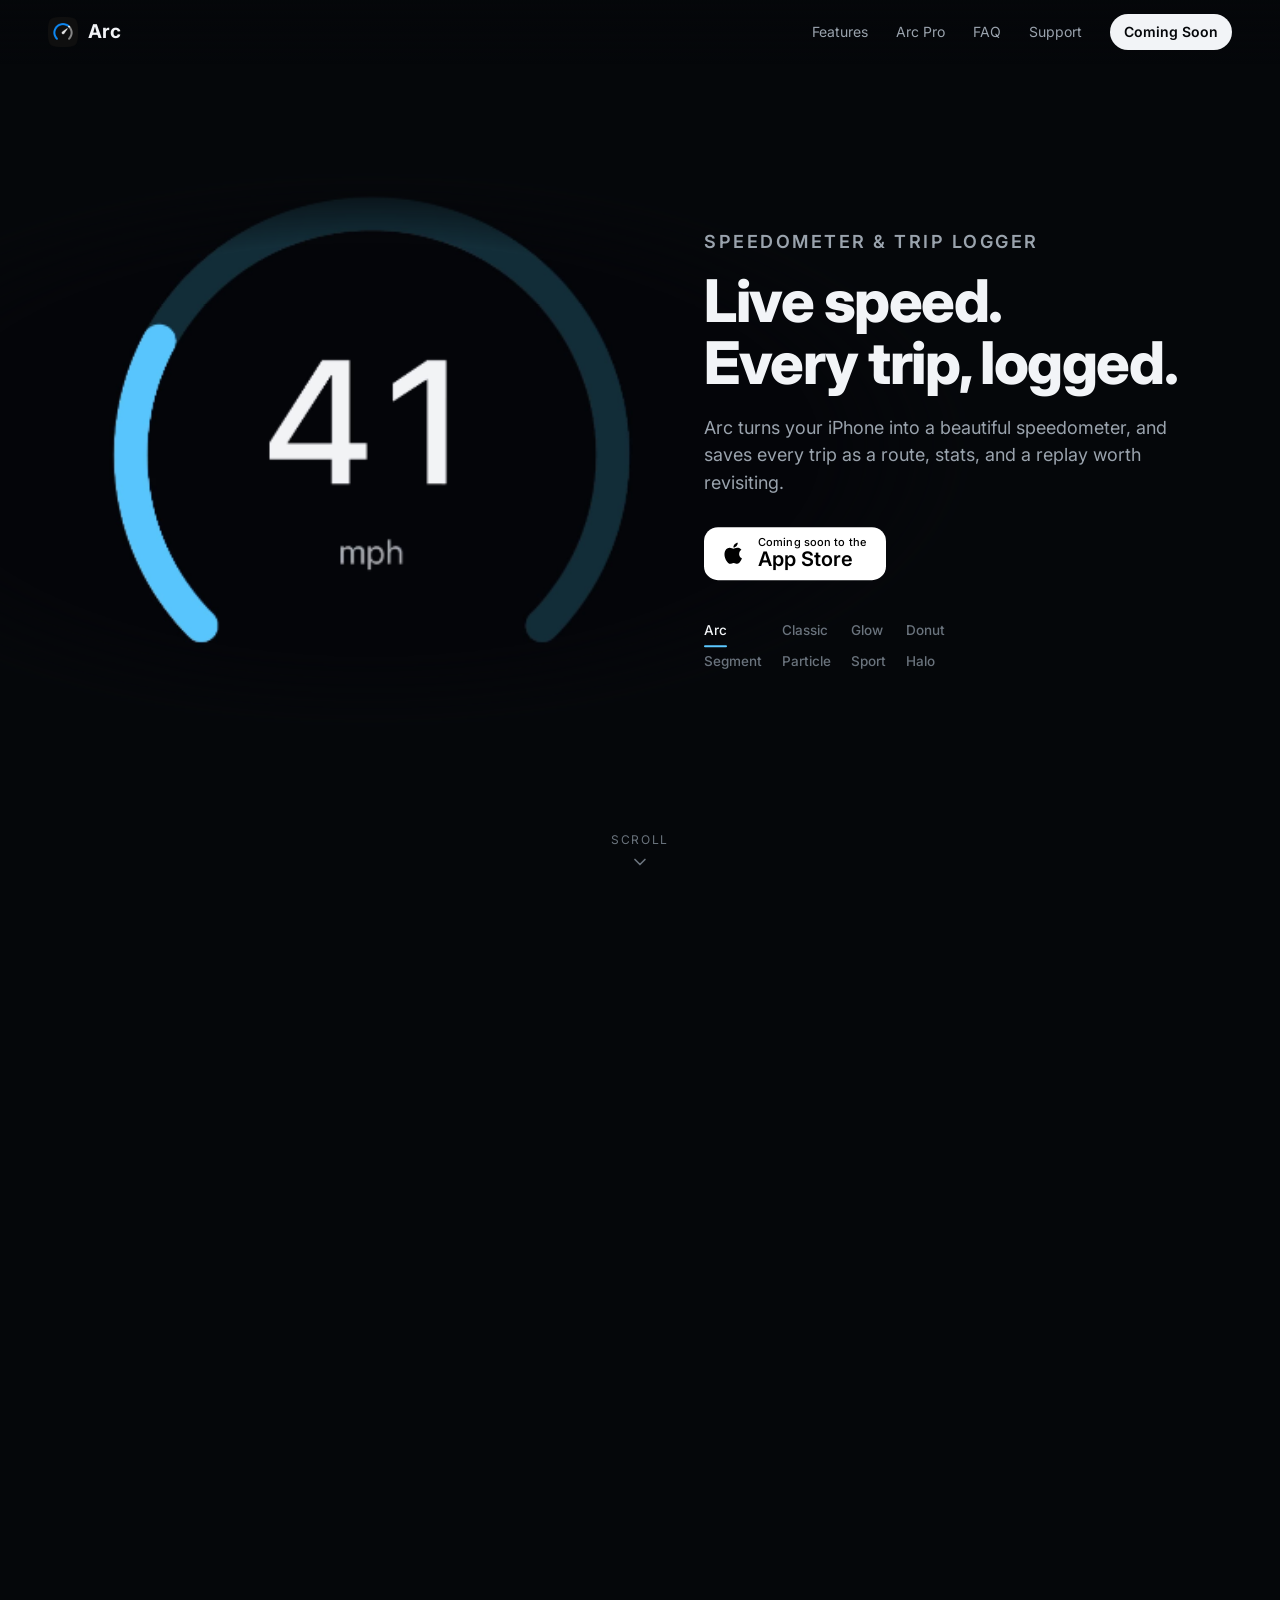
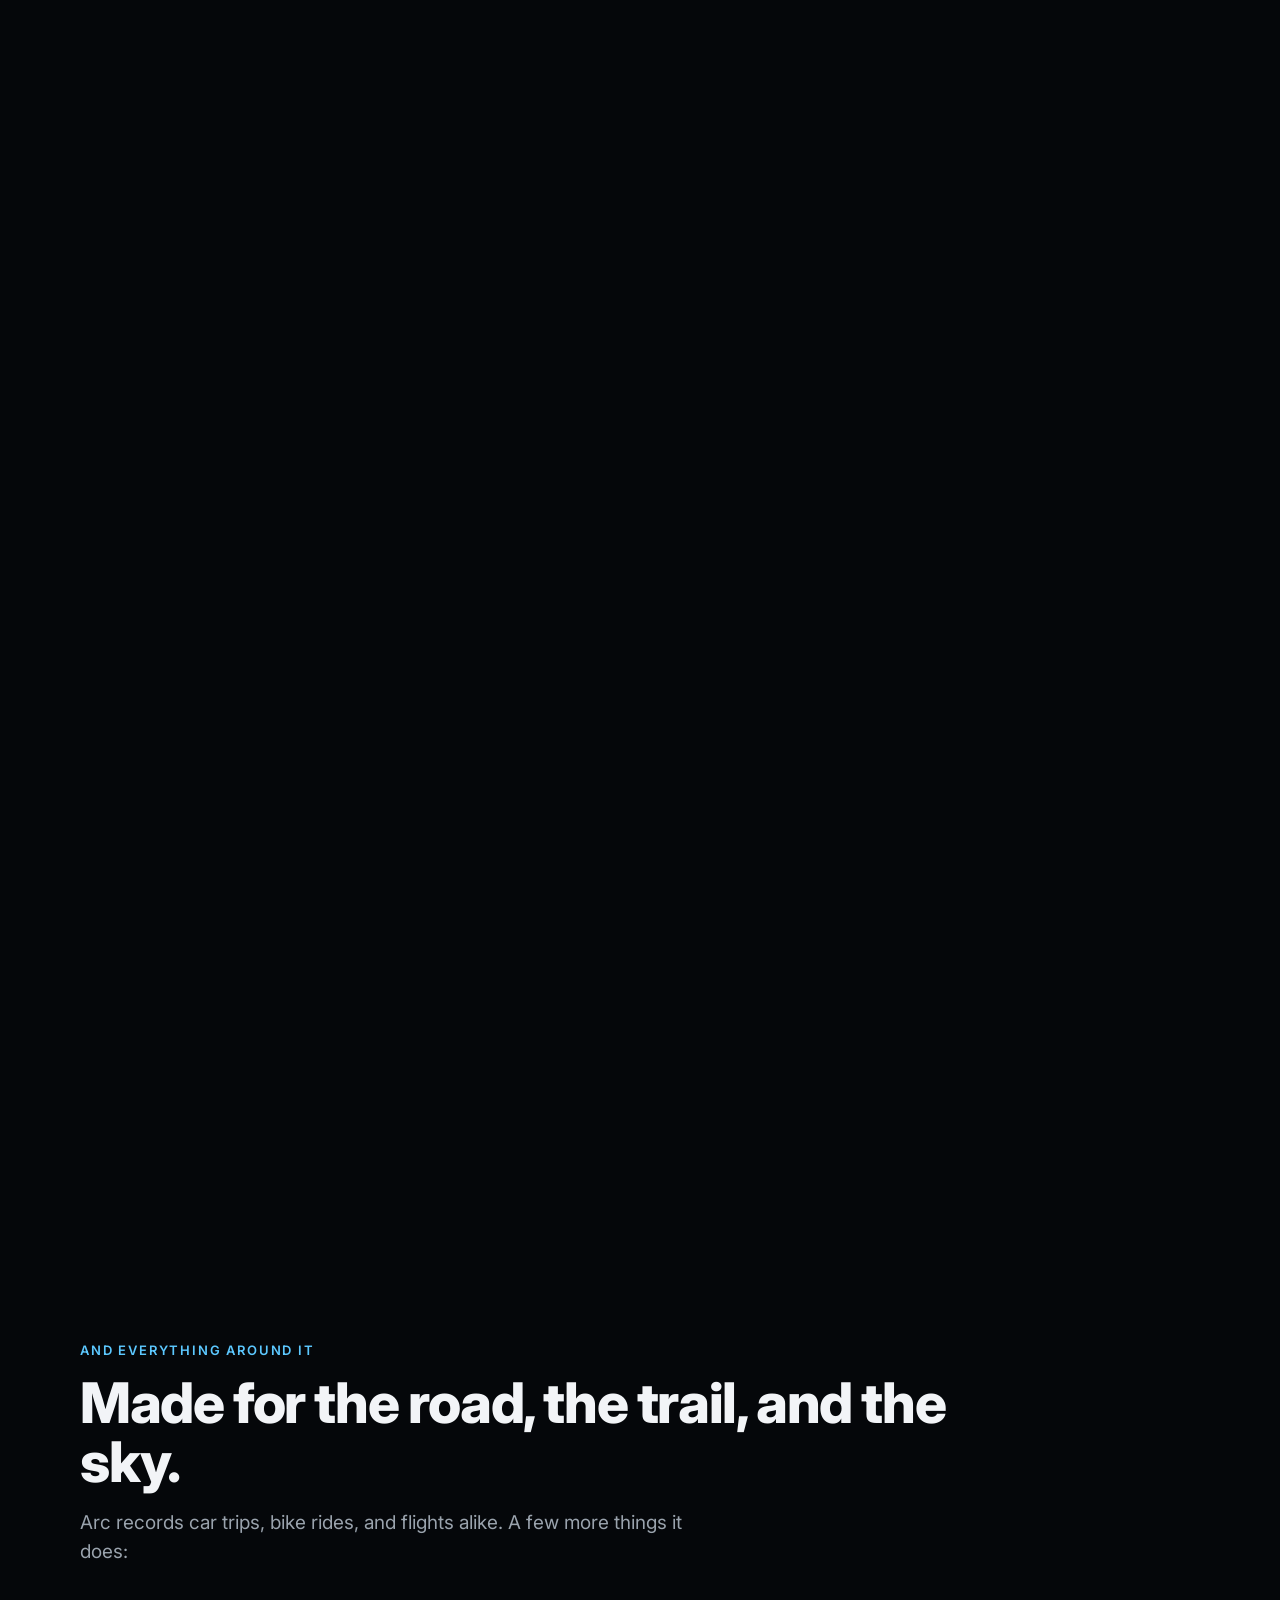
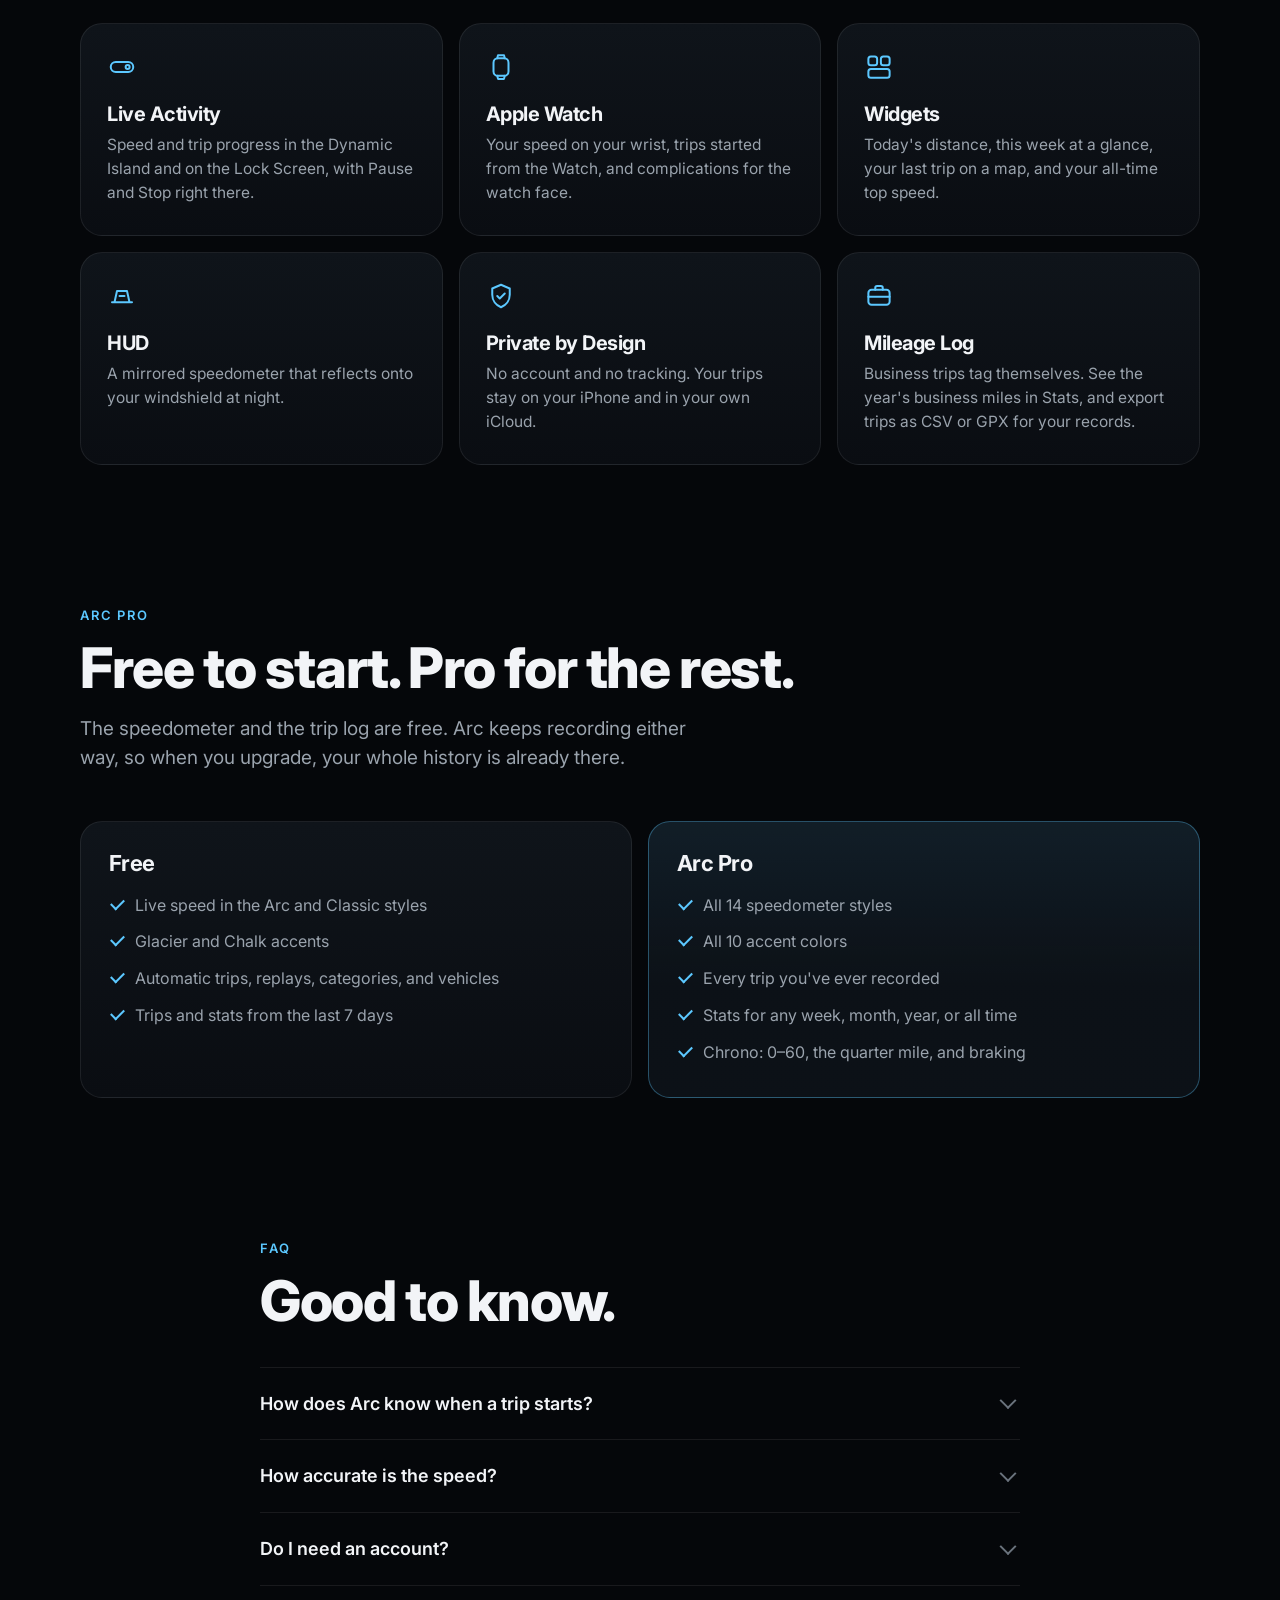
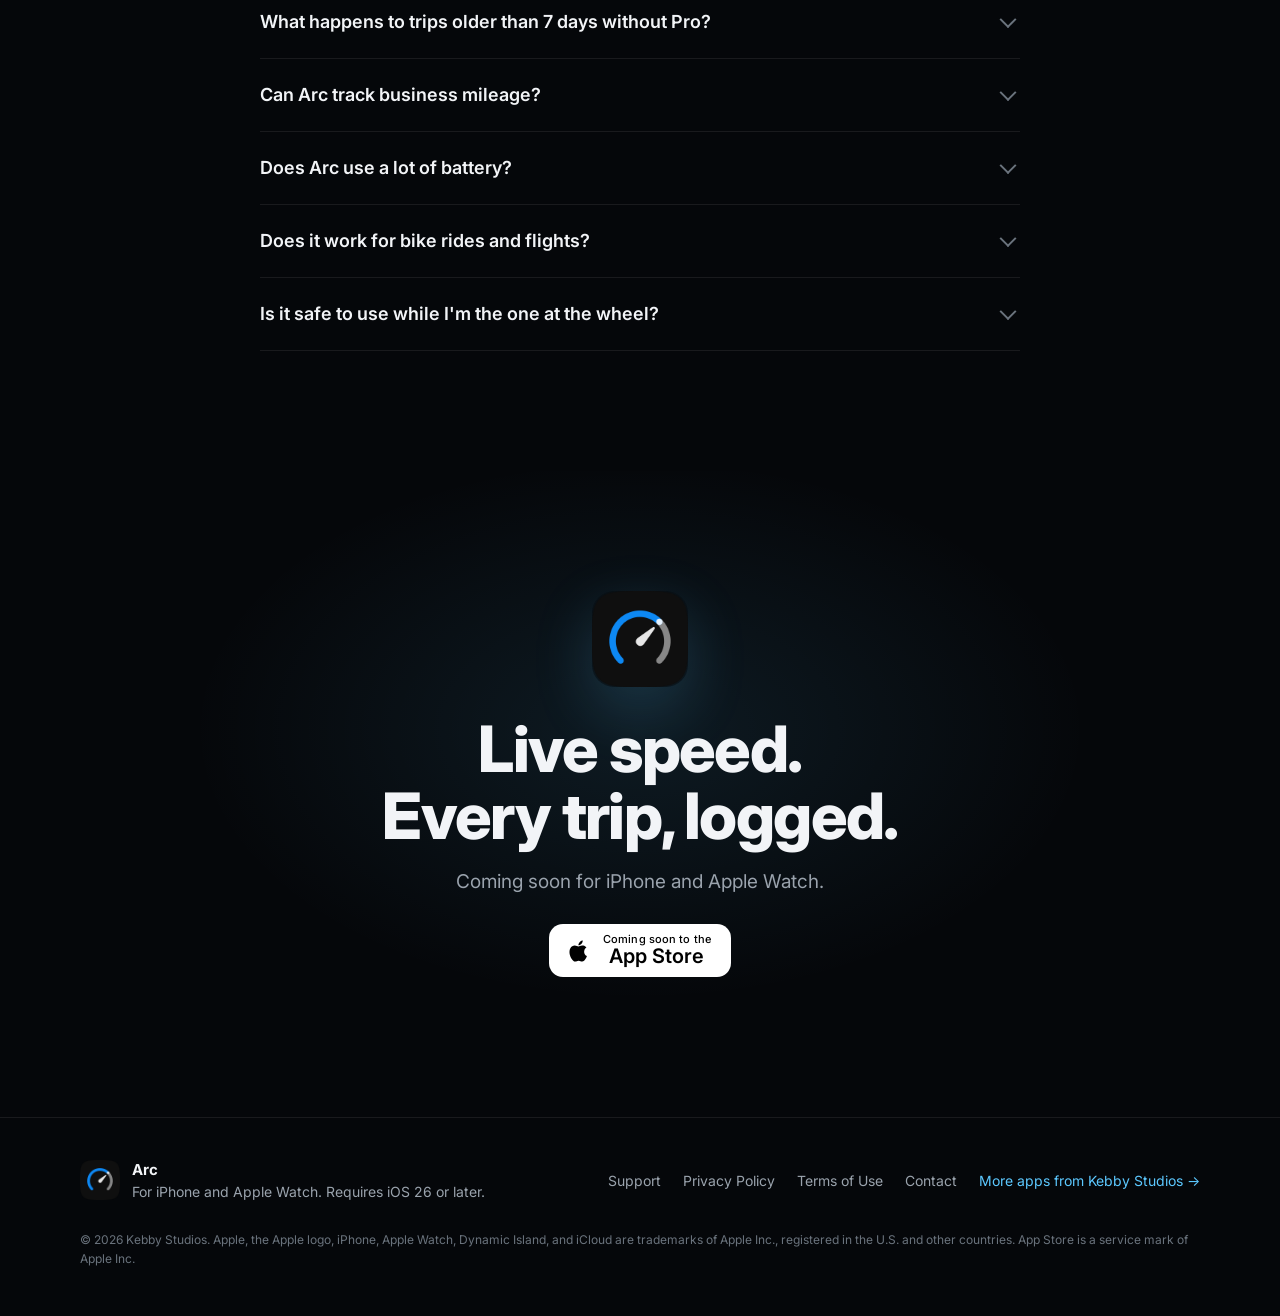
==== commit 6c089b1c: "Arc: lede wording Co-Authored-By: Claude Opus 5.5 <noreply@anthropic.com>" ====
--- a/arc/index.html
+++ b/arc/index.html
@@ -44,7 +44,7 @@
         <div class="panel panel-hero" data-panel="hero">
           <p class="eyebrow">Speedometer &amp; Trip Logger</p>
           <h1>Live speed.<br>Every trip, logged.</h1>
-          <p class="lede">Arc turns your iPhone into a beautiful speedometer, and turns every trip into a route, stats, and a replay worth revisiting.</p>
+          <p class="lede">Arc turns your iPhone into a beautiful speedometer, and saves every trip as a route, stats, and a replay worth revisiting.</p>
           <div class="cta-row">
             <a class="store-btn" href="#app-store" data-app-store>
               <svg viewBox="0 0 24 24" aria-hidden="true"><path fill="currentColor" d="M16.4 12.6c0-2.3 1.9-3.4 2-3.5-1.1-1.6-2.8-1.8-3.4-1.8-1.4-.2-2.8.8-3.5.8-.7 0-1.9-.8-3.1-.8-1.6 0-3 .9-3.8 2.3-1.6 2.8-.4 7 1.2 9.2.8 1.1 1.7 2.3 2.9 2.3 1.2 0 1.6-.7 3-.7s1.8.7 3 .7c1.3 0 2.1-1.1 2.8-2.2.9-1.3 1.3-2.5 1.3-2.6-.1 0-2.4-.9-2.4-3.7zM14.2 5.8c.6-.8 1.1-1.8 1-2.8-.9 0-2 .6-2.7 1.4-.6.7-1.1 1.7-1 2.7 1 .1 2-.5 2.7-1.3z"/></svg>
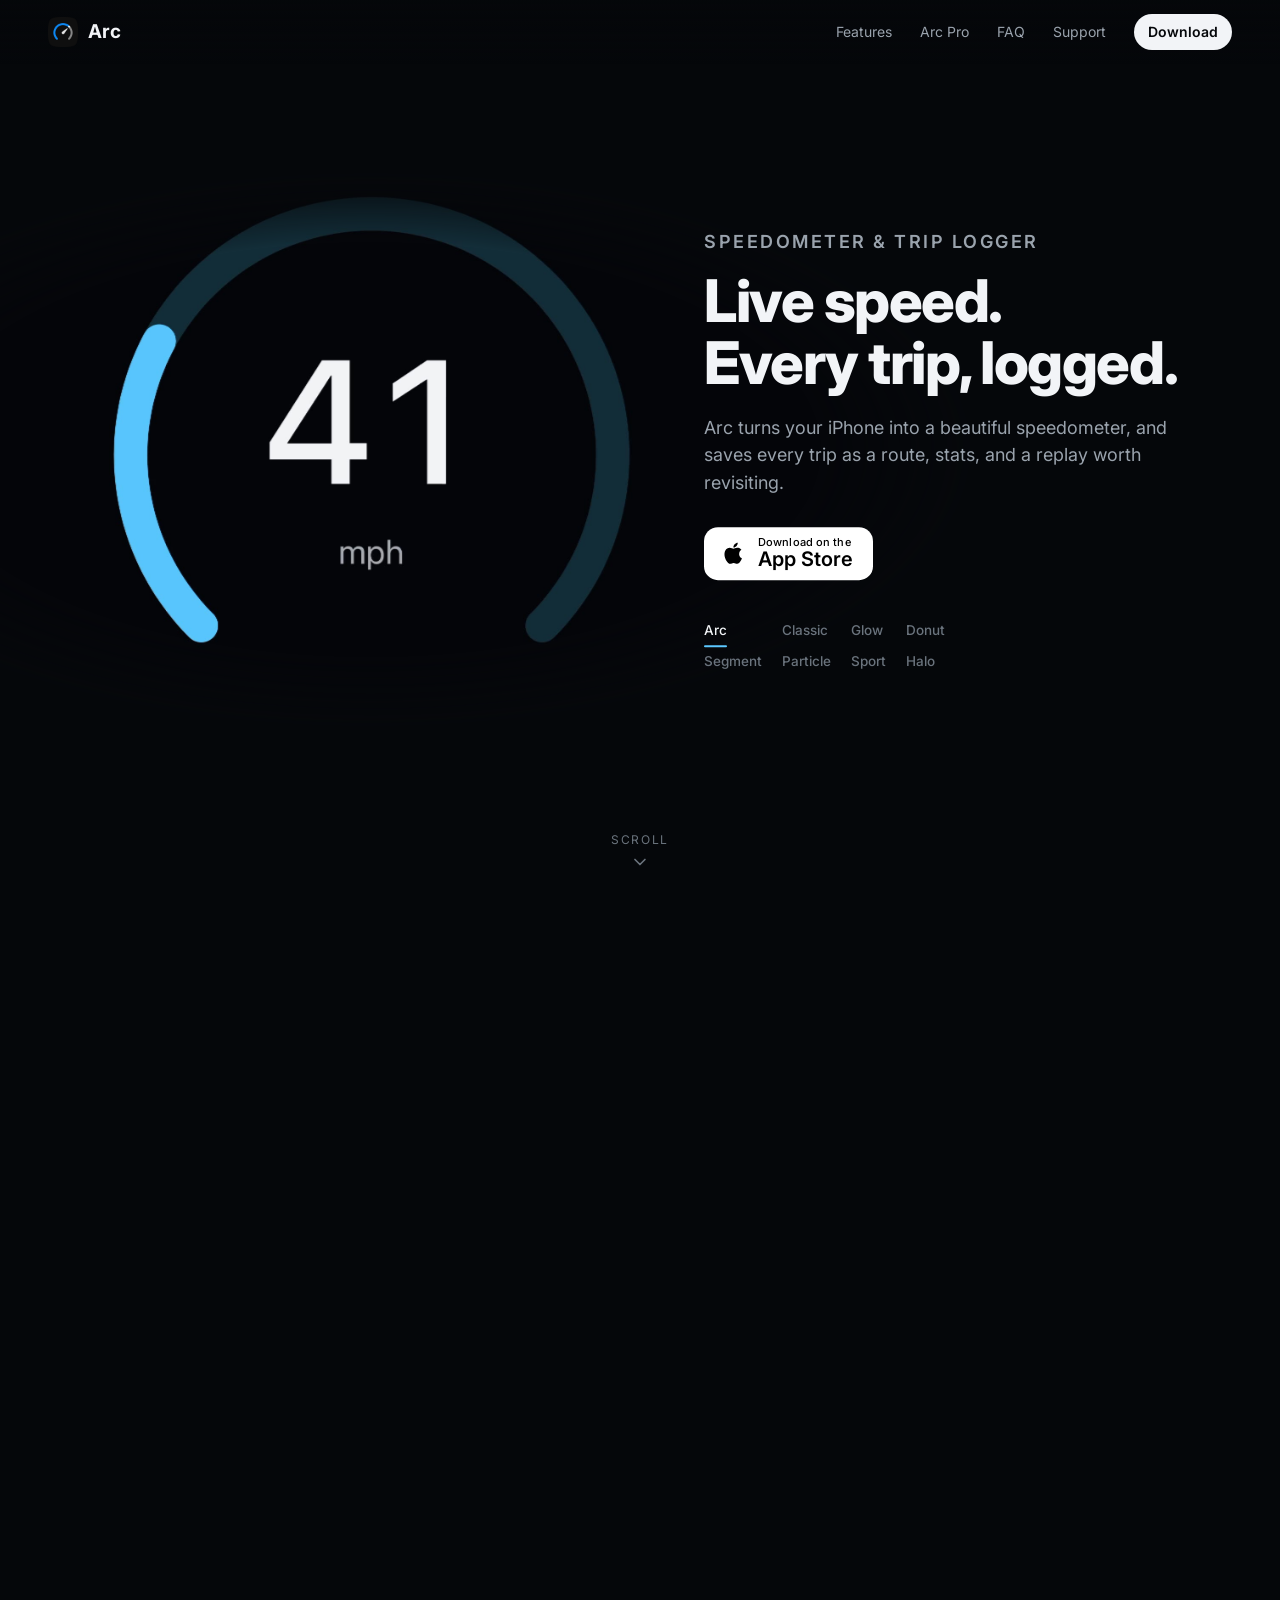
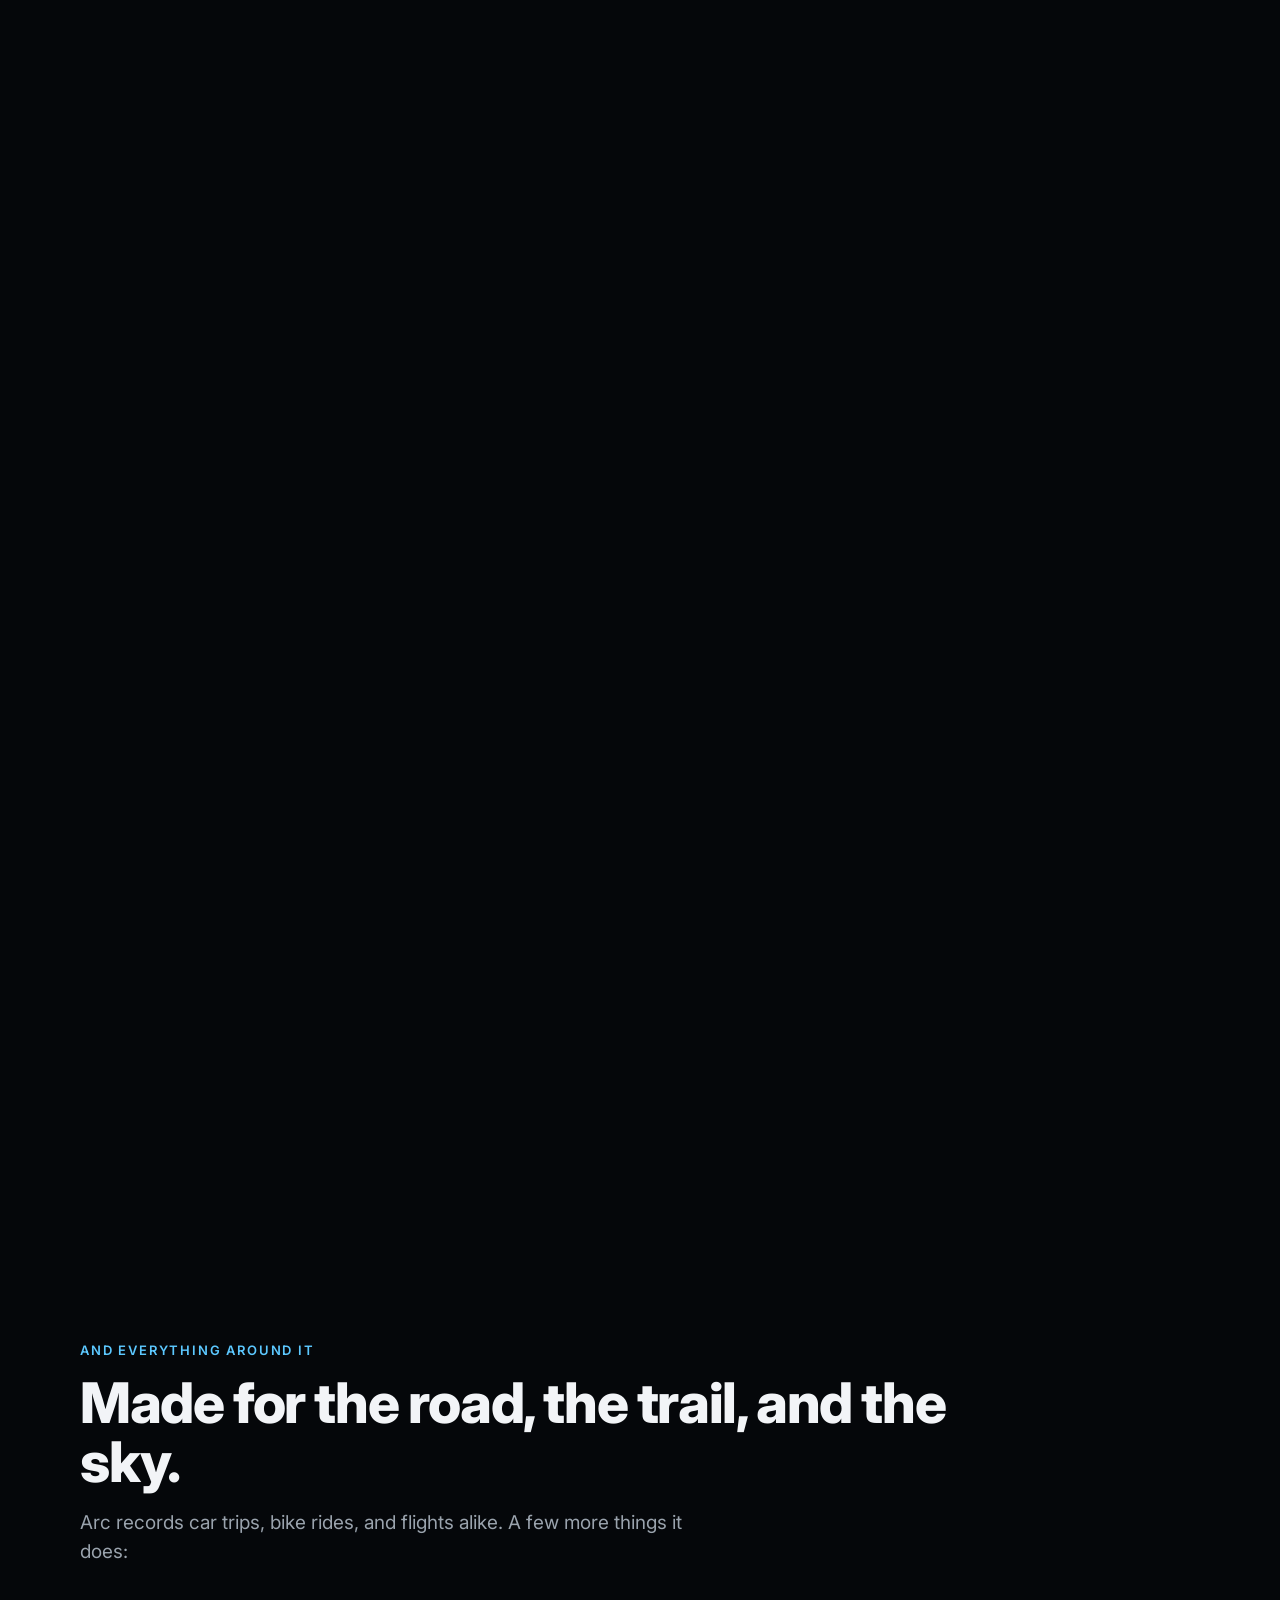
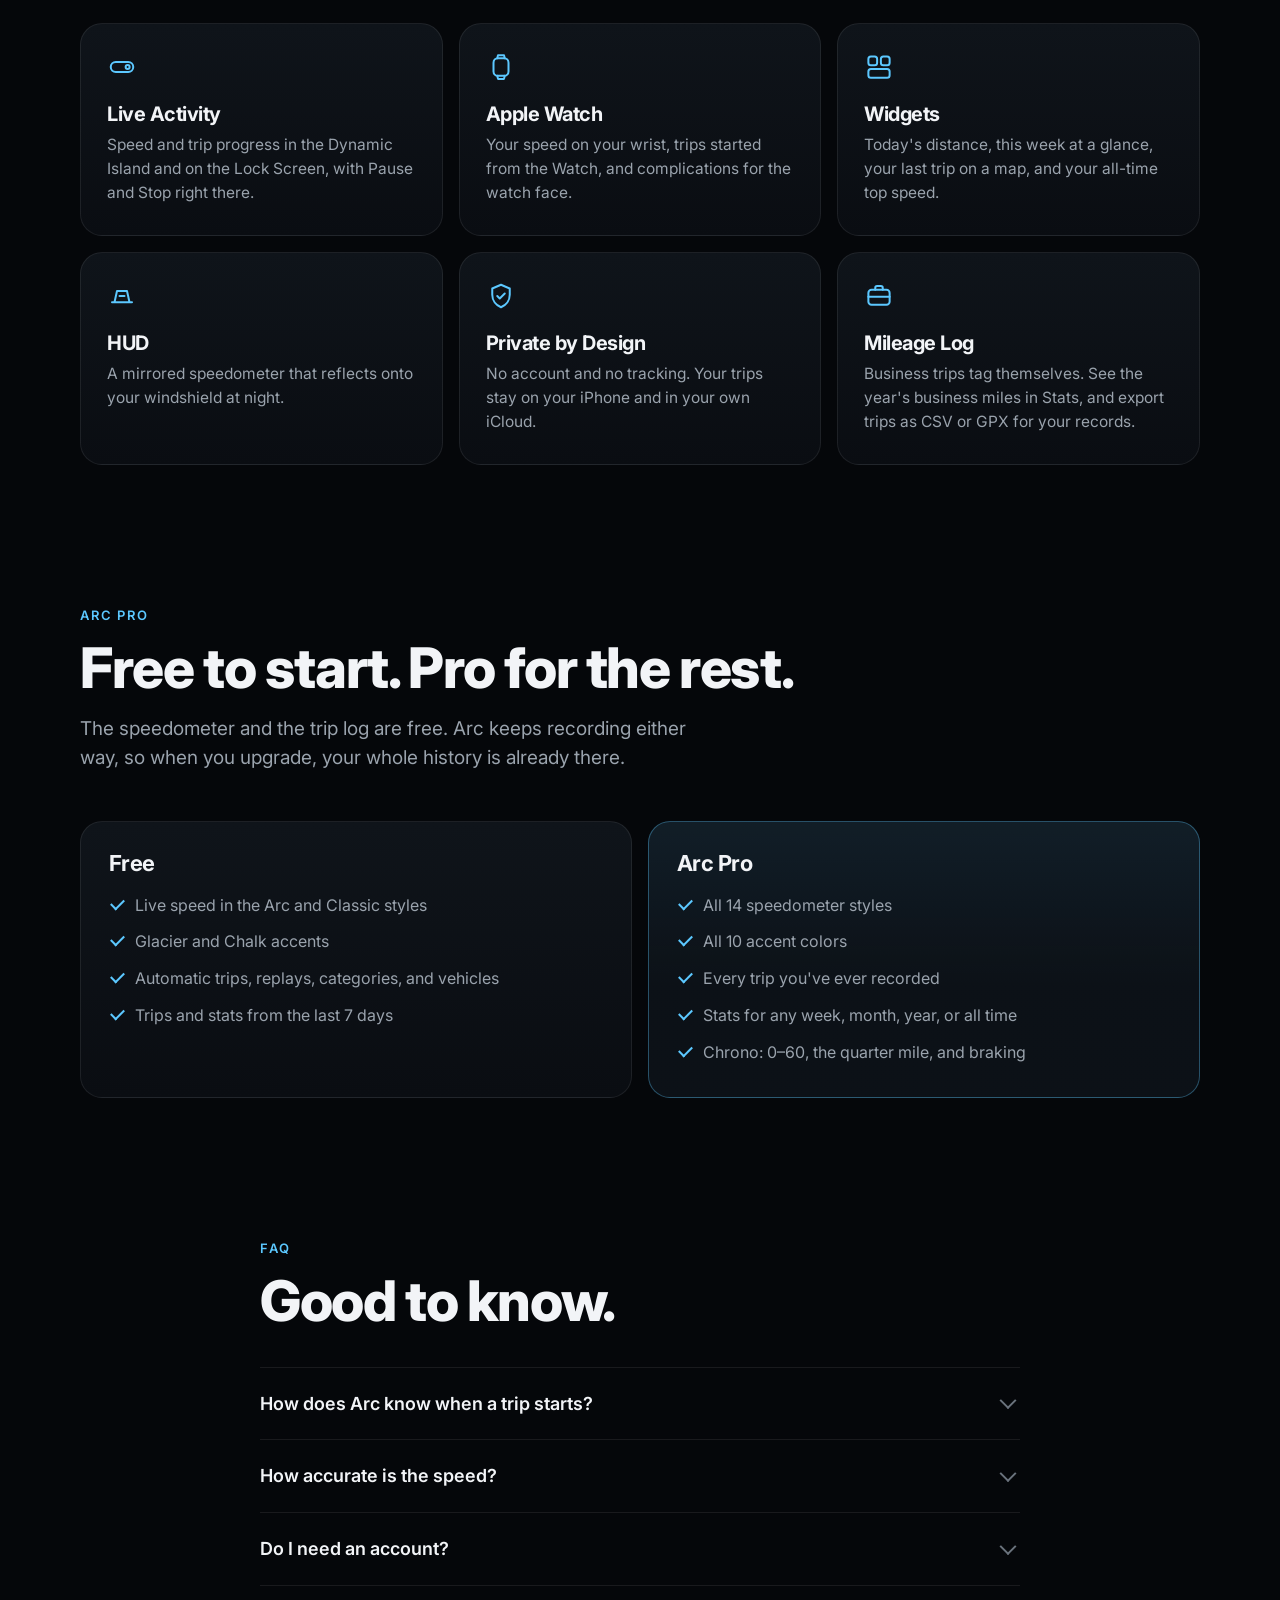
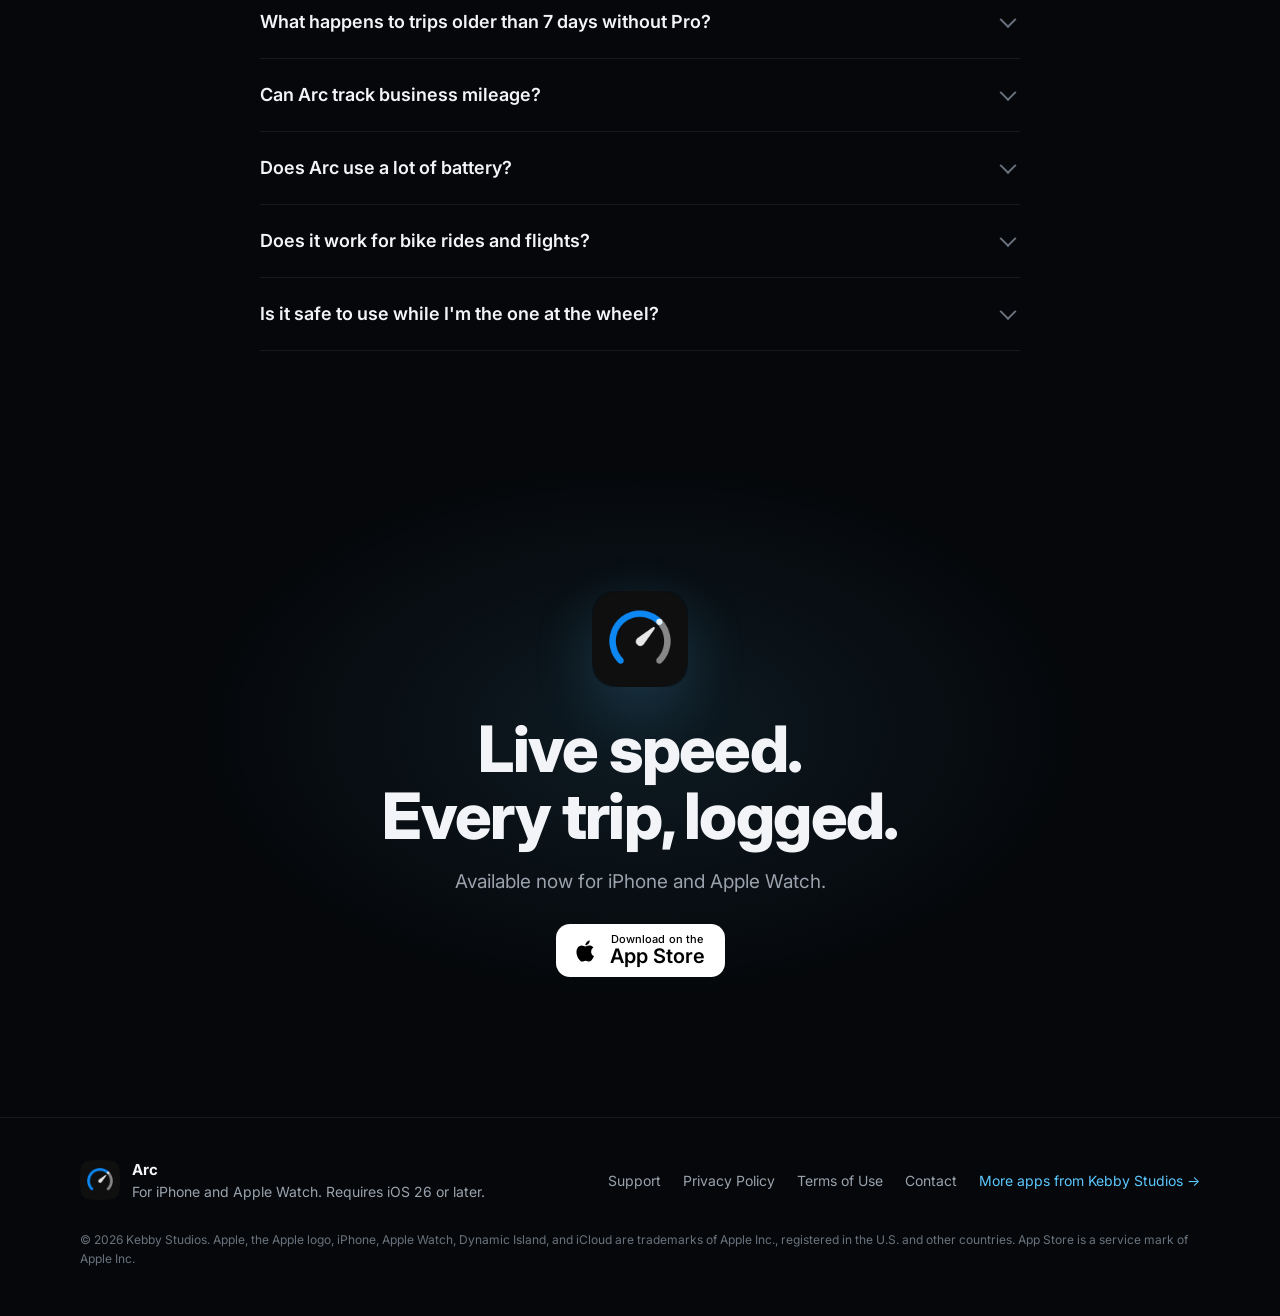
==== commit d2a76410: "Arc: available on the App Store Co-Authored-By: Claude Opus 5.5 <noreply@anthropic.com>" ====
--- a/arc/index.html
+++ b/arc/index.html
@@ -6,6 +6,7 @@
   <title>Arc: Speedometer &amp; Trip Logger for iPhone</title>
   <meta name="description" content="Arc is a speedometer and trip logger for iPhone. Live speed in fourteen speedometer styles, every trip recorded on its own, replays, stats, and Chrono.">
   <meta name="theme-color" content="#05070a">
+  <meta name="apple-itunes-app" content="app-id=6836490971">
   <meta property="og:title" content="Arc: Live speed. Every trip, logged.">
   <meta property="og:description" content="A speedometer and trip logger for iPhone and Apple Watch.">
   <meta property="og:image" content="https://kebbystudios.com/arc/img/og.jpg">
@@ -29,7 +30,7 @@
       <a href="#pro">Arc Pro</a>
       <a href="#faq">FAQ</a>
       <a href="support.html">Support</a>
-      <a class="pill" href="#app-store" data-app-store>Coming Soon</a>
+      <a class="pill" href="https://apps.apple.com/us/app/arc-speedometer-trip-logger/id6836490971">Download</a>
     </nav>
   </header>
 
@@ -46,9 +47,9 @@
           <h1>Live speed.<br>Every trip, logged.</h1>
           <p class="lede">Arc turns your iPhone into a beautiful speedometer, and saves every trip as a route, stats, and a replay worth revisiting.</p>
           <div class="cta-row">
-            <a class="store-btn" href="#app-store" data-app-store>
+            <a class="store-btn" href="https://apps.apple.com/us/app/arc-speedometer-trip-logger/id6836490971">
               <svg viewBox="0 0 24 24" aria-hidden="true"><path fill="currentColor" d="M16.4 12.6c0-2.3 1.9-3.4 2-3.5-1.1-1.6-2.8-1.8-3.4-1.8-1.4-.2-2.8.8-3.5.8-.7 0-1.9-.8-3.1-.8-1.6 0-3 .9-3.8 2.3-1.6 2.8-.4 7 1.2 9.2.8 1.1 1.7 2.3 2.9 2.3 1.2 0 1.6-.7 3-.7s1.8.7 3 .7c1.3 0 2.1-1.1 2.8-2.2.9-1.3 1.3-2.5 1.3-2.6-.1 0-2.4-.9-2.4-3.7zM14.2 5.8c.6-.8 1.1-1.8 1-2.8-.9 0-2 .6-2.7 1.4-.6.7-1.1 1.7-1 2.7 1 .1 2-.5 2.7-1.3z"/></svg>
-              <span><small>Coming soon to the</small>App Store</span>
+              <span><small>Download on the</small>App Store</span>
             </a>
           </div>
           <ol class="styles" aria-label="Speedometer styles shown">
@@ -116,6 +117,7 @@
           <p class="disclaimer"><b>For closed-course use only.</b> Obey all traffic laws and never time runs on public roads. Times come from GPS and may differ from other timing equipment.</p>
         </div>
 
+        <div class="device-clip">
         <div class="device" aria-hidden="true">
           <div class="screen">
             <video class="layer layer-land" data-layer="land" src="media/hero.mp4" poster="media/hero.jpg" muted loop playsinline autoplay preload="auto"></video>
@@ -156,6 +158,7 @@
             <rect x="15" y="15" width="1394" height="2942" rx="221" fill="none" stroke="#000" stroke-opacity=".6" stroke-width="4"/>
           </svg>
         </div>
+        </div>
 
         <a class="scroll-hint" href="#features" aria-label="Scroll down">
           <span>Scroll</span>
@@ -276,10 +279,10 @@
       <div class="wrap">
         <img src="img/icon-512.png" alt="" width="96" height="96" class="closing-icon">
         <h2>Live speed.<br>Every trip, logged.</h2>
-        <p>Coming soon for iPhone and Apple Watch.</p>
-        <a class="store-btn" href="#app-store" data-app-store>
+        <p>Available now for iPhone and Apple Watch.</p>
+        <a class="store-btn" href="https://apps.apple.com/us/app/arc-speedometer-trip-logger/id6836490971">
           <svg viewBox="0 0 24 24" aria-hidden="true"><path fill="currentColor" d="M16.4 12.6c0-2.3 1.9-3.4 2-3.5-1.1-1.6-2.8-1.8-3.4-1.8-1.4-.2-2.8.8-3.5.8-.7 0-1.9-.8-3.1-.8-1.6 0-3 .9-3.8 2.3-1.6 2.8-.4 7 1.2 9.2.8 1.1 1.7 2.3 2.9 2.3 1.2 0 1.6-.7 3-.7s1.8.7 3 .7c1.3 0 2.1-1.1 2.8-2.2.9-1.3 1.3-2.5 1.3-2.6-.1 0-2.4-.9-2.4-3.7zM14.2 5.8c.6-.8 1.1-1.8 1-2.8-.9 0-2 .6-2.7 1.4-.6.7-1.1 1.7-1 2.7 1 .1 2-.5 2.7-1.3z"/></svg>
-          <span><small>Coming soon to the</small>App Store</span>
+          <span><small>Download on the</small>App Store</span>
         </a>
       </div>
     </section>
--- a/arc/css/style.css
+++ b/arc/css/style.css
@@ -97,6 +97,15 @@
   will-change: opacity;
 }
 
+/* Holds the phone. On phones and tall windows main.js sets --cut to the top
+   of the text, and the phone fades out just above it so the text never
+   sits on top of the screen. */
+.device-clip { position: absolute; inset: 0; z-index: 3; pointer-events: none; }
+.compact .device-clip {
+  -webkit-mask-image: linear-gradient(180deg, #000 calc(var(--cut, 200vh) - 88px), transparent calc(var(--cut, 200vh) - 6px));
+  mask-image: linear-gradient(180deg, #000 calc(var(--cut, 200vh) - 88px), transparent calc(var(--cut, 200vh) - 6px));
+}
+
 /* The phone. Sizes come from main.js: --dw/--dh (body), --sw/--sh (screen). */
 .device {
   position: absolute;
@@ -335,6 +344,7 @@
   bottom: max(24px, env(safe-area-inset-bottom));
   transform: none;
   text-align: center;
+  z-index: 4;
 }
 .compact .panel h1 { font-size: clamp(30px, 8.4vw, 44px); }
 .compact .panel h2 { font-size: clamp(26px, 7.4vw, 38px); margin-bottom: 10px; }
